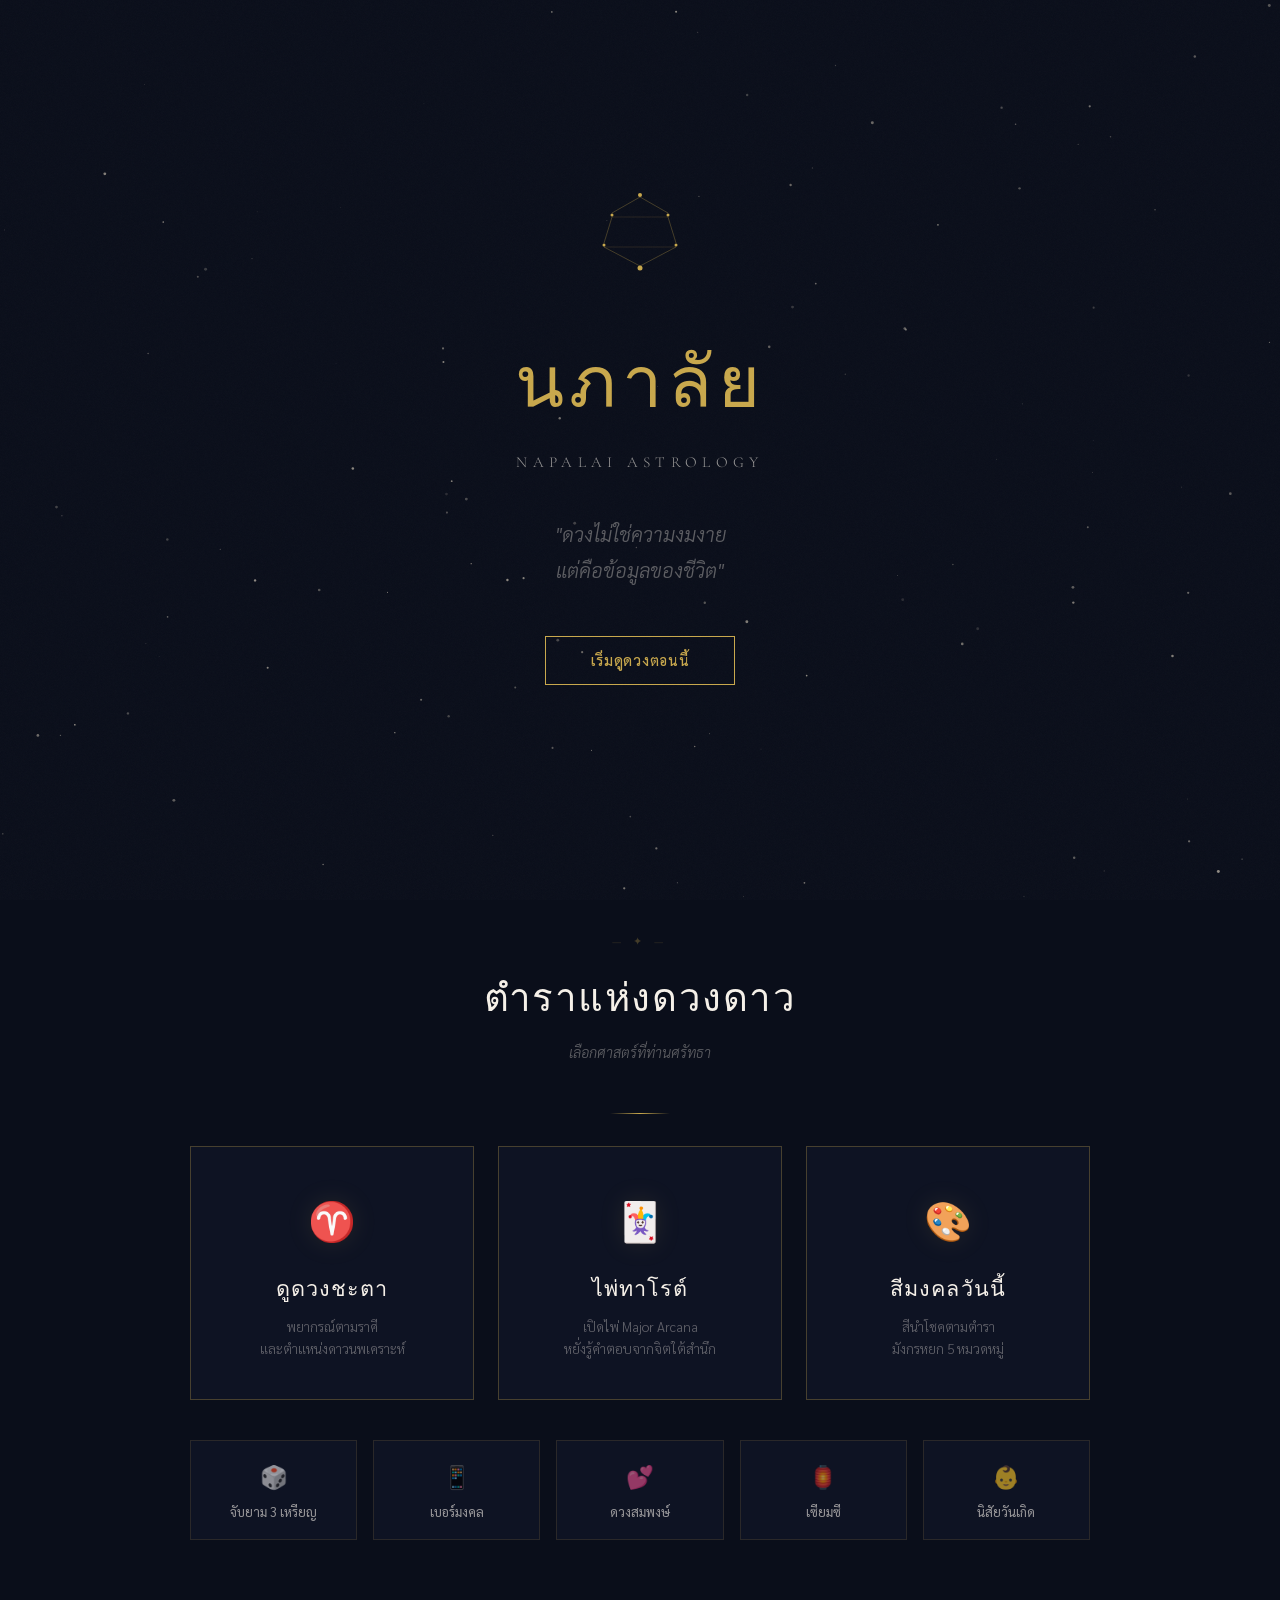
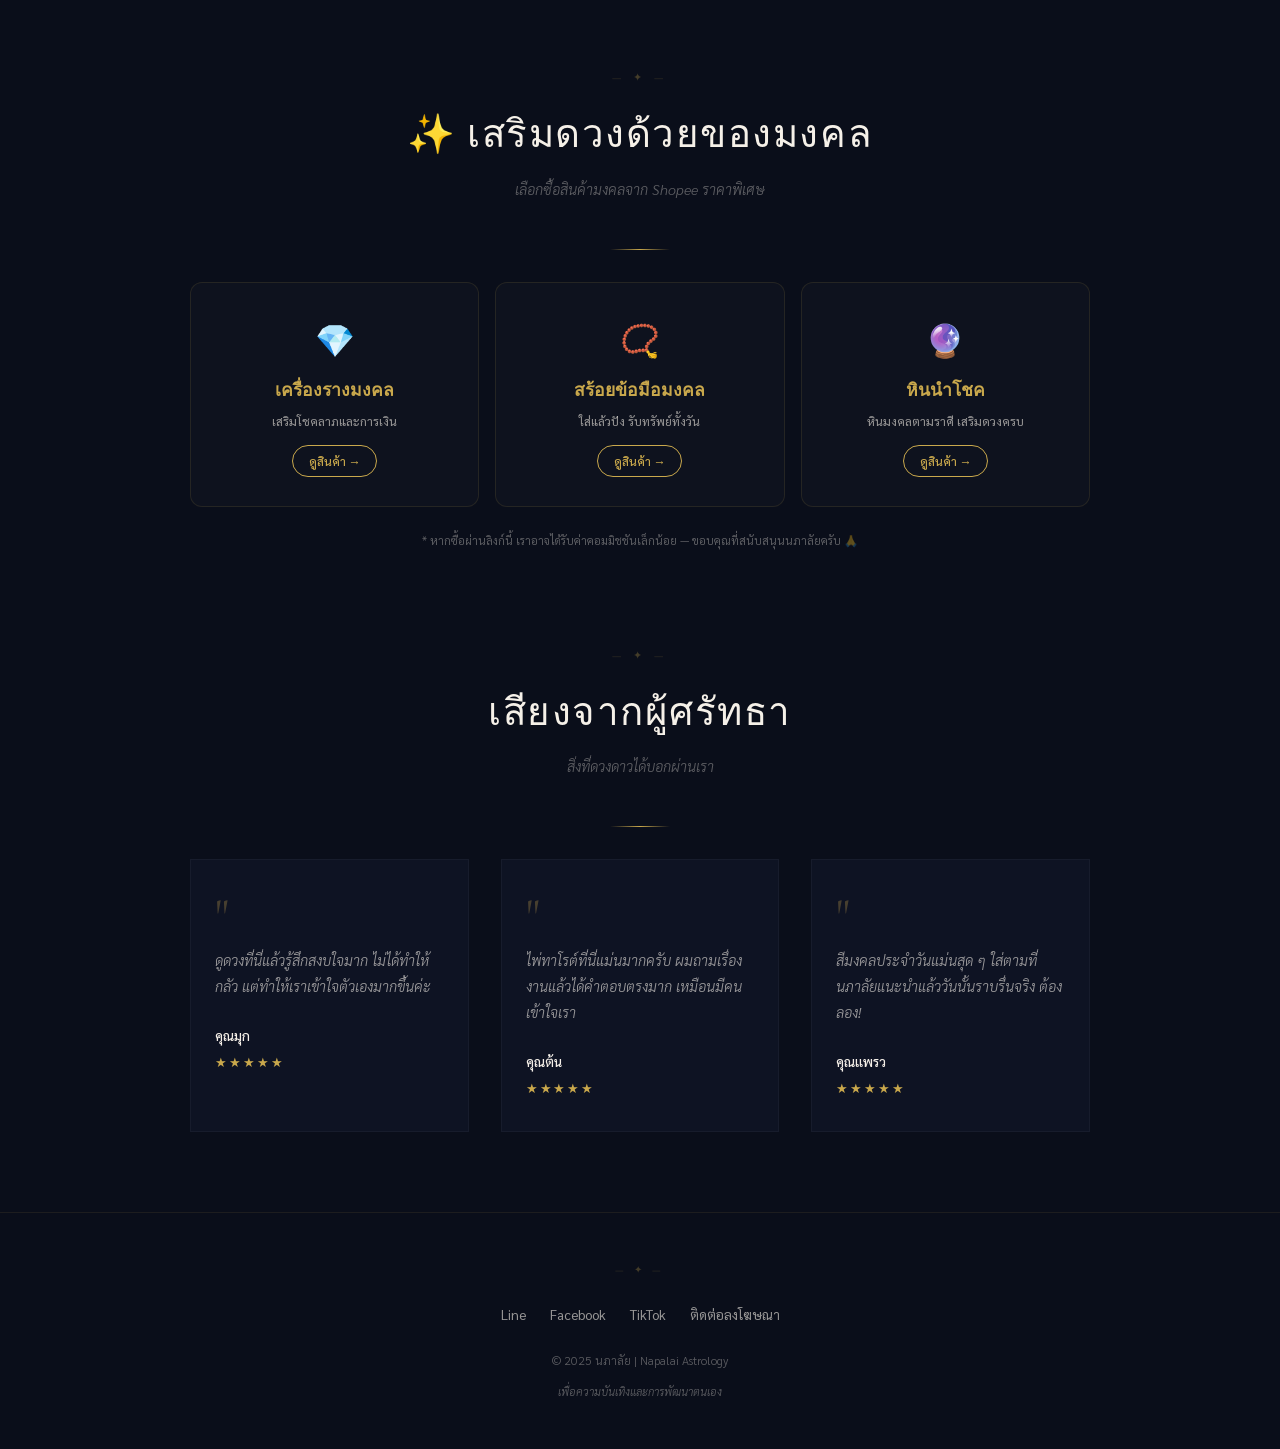
==== templates/index.html @ 3f02fc69 "fix: ย้าย Shopee affiliate ขึ้นมาอยู่หลัง services — คนจะเห็นและคลิก" ====
<!DOCTYPE html>
<html lang="th">
<head>
<meta charset="UTF-8">
<meta name="viewport" content="width=device-width, initial-scale=1.0, viewport-fit=cover">
<title>นภาลัย | NAPALAI ASTROLOGY</title>
<meta name="description" content="ดูดวงโหราศาสตร์ไทยระดับตำนาน — AI แม่นยำ ลิขิตฟ้าให้เราอ่านให้">
<meta name="theme-color" content="#0a0e1a">

<!-- Google Fonts -->
<link rel="preconnect" href="https://fonts.googleapis.com">
<link rel="preconnect" href="https://fonts.gstatic.com" crossorigin>
<link href="https://fonts.googleapis.com/css2?family=Cormorant+Garamond:ital,wght@0,300;0,400;0,500;0,600;0,700;1,300;1,400&family=Sarabun:ital,wght@0,300;0,400;0,500;0,600;0,700;1,300&display=swap" rel="stylesheet">

<style>
/* ══════════════════════════════════════════
   CSS CUSTOM PROPERTIES
   ══════════════════════════════════════════ */
:root {
  --bg-deep: #0a0e1a;
  --bg-card: rgba(16, 20, 38, 0.85);
  --gold: #c9a84c;
  --gold-dim: rgba(201, 168, 76, 0.3);
  --gold-glow: rgba(201, 168, 76, 0.12);
  --ivory: #f5f0e8;
  --ivory-dim: rgba(245, 240, 232, 0.6);
  --ivory-muted: rgba(245, 240, 232, 0.35);
  --radius-lg: 2px;
  --ease-out: cubic-bezier(0.25, 0.46, 0.45, 0.94);
  --ease-smooth: cubic-bezier(0.4, 0, 0.2, 1);
}

/* ══════════════════════════════════════════
   RESET & BASE
   ══════════════════════════════════════════ */
*, *::before, *::after { box-sizing: border-box; margin: 0; padding: 0; }

html {
  scroll-behavior: smooth;
  font-size: 16px;
  -webkit-font-smoothing: antialiased;
}

body {
  font-family: 'Sarabun', sans-serif;
  background: var(--bg-deep);
  color: var(--ivory);
  min-height: 100vh;
  overflow-x: hidden;
  line-height: 1.7;
  position: relative;
}

/* ── Grain Overlay ── */
body::before {
  content: '';
  position: fixed;
  inset: 0;
  z-index: 9999;
  pointer-events: none;
  opacity: 0.03;
  background-image: url("data:image/svg+xml,%3Csvg viewBox='0 0 256 256' xmlns='http://www.w3.org/2000/svg'%3E%3Cfilter id='noise'%3E%3CfeTurbulence type='fractalNoise' baseFrequency='0.75' numOctaves='4' stitchTiles='stitch'/%3E%3C/filter%3E%3Crect width='100%25' height='100%25' filter='url(%23noise)' opacity='1'/%3E%3C/svg%3E");
  background-size: 128px 128px;
}

/* ══════════════════════════════════════════
   STARFIELD CANVAS
   ══════════════════════════════════════════ */
#starfield {
  position: fixed;
  inset: 0;
  z-index: 0;
  pointer-events: none;
}

/* ══════════════════════════════════════════
   MAIN CONTENT WRAPPER
   ══════════════════════════════════════════ */
.main-content {
  position: relative;
  z-index: 1;
}

/* ══════════════════════════════════════════
   SECTION BASICS
   ══════════════════════════════════════════ */
section {
  padding: 4rem 1.5rem;
  position: relative;
}

.container {
  max-width: 1100px;
  margin: 0 auto;
}

/* ══════════════════════════════════════════
   GOLD DIVIDER / LINE
   ══════════════════════════════════════════ */
.gold-line {
  width: 60px;
  height: 1px;
  background: linear-gradient(90deg, transparent, var(--gold), transparent);
  margin: 0 auto 2rem;
}

.gold-line.left {
  margin-left: 0;
}

/* ══════════════════════════════════════════
   HERO SECTION
   ══════════════════════════════════════════ */
.hero {
  min-height: 100vh;
  display: flex;
  flex-direction: column;
  align-items: center;
  justify-content: center;
  text-align: center;
  padding-top: 2rem;
}

.hero-constellation {
  position: relative;
  width: 100px;
  height: 100px;
  margin-bottom: 2.5rem;
}

.hero-constellation svg {
  width: 100%;
  height: 100%;
  animation: constellationPulse 4s ease-in-out infinite;
}

@keyframes constellationPulse {
  0%, 100% { filter: drop-shadow(0 0 8px var(--gold-glow)); }
  50% { filter: drop-shadow(0 0 24px rgba(201, 168, 76, 0.35)); }
}

.hero-brand {
  font-family: 'Cormorant Garamond', serif;
  font-size: clamp(2.5rem, 8vw, 4.5rem);
  font-weight: 400;
  letter-spacing: 0.08em;
  color: var(--gold);
  margin-bottom: 0.25rem;
  opacity: 0;
  animation: fadeSlideUp 1s var(--ease-out) 0.3s forwards;
}

.hero-brand-sub {
  font-family: 'Cormorant Garamond', serif;
  font-size: clamp(0.75rem, 2.5vw, 0.95rem);
  font-weight: 300;
  letter-spacing: 0.35em;
  text-transform: uppercase;
  color: var(--ivory-dim);
  margin-bottom: 2.5rem;
  opacity: 0;
  animation: fadeSlideUp 1s var(--ease-out) 0.5s forwards;
}

.hero-tagline {
  font-family: 'Sarabun', sans-serif;
  font-size: clamp(1rem, 3vw, 1.25rem);
  font-weight: 300;
  font-style: italic;
  color: var(--ivory-muted);
  line-height: 1.8;
  margin-bottom: 3rem;
  max-width: 480px;
  opacity: 0;
  animation: fadeSlideUp 1s var(--ease-out) 0.7s forwards;
}

.hero-cta {
  opacity: 0;
  animation: fadeSlideUp 1s var(--ease-out) 0.9s forwards;
}

.btn-gold {
  display: inline-block;
  font-family: 'Sarabun', sans-serif;
  font-size: 0.9rem;
  font-weight: 500;
  letter-spacing: 0.05em;
  color: var(--gold);
  padding: 0.9rem 2.8rem;
  background: transparent;
  border: 1px solid var(--gold);
  cursor: pointer;
  text-decoration: none;
  transition: all 0.35s var(--ease-smooth);
  position: relative;
  overflow: hidden;
}

.btn-gold::before {
  content: '';
  position: absolute;
  inset: 0;
  background: var(--gold);
  transform: scaleX(0);
  transform-origin: left;
  transition: transform 0.35s var(--ease-smooth);
  z-index: -1;
}

.btn-gold:hover::before { transform: scaleX(1); }
.btn-gold:hover {
  color: var(--bg-deep);
  border-color: var(--gold);
}

/* ══════════════════════════════════════════
   SERVICES SECTION
   ══════════════════════════════════════════ */
.services {
  padding-top: 2rem;
  padding-bottom: 5rem;
}

.section-ornament {
  text-align: center;
  color: var(--gold-dim);
  font-size: 0.7rem;
  letter-spacing: 0.4em;
  margin-bottom: 1rem;
  font-family: 'Cormorant Garamond', serif;
}

.section-title {
  font-family: 'Cormorant Garamond', serif;
  font-size: clamp(1.8rem, 5vw, 2.4rem);
  font-weight: 400;
  color: var(--ivory);
  text-align: center;
  margin-bottom: 0.5rem;
  letter-spacing: 0.04em;
}

.section-sub {
  font-family: 'Sarabun', sans-serif;
  font-size: 0.9rem;
  font-weight: 300;
  color: var(--ivory-muted);
  text-align: center;
  font-style: italic;
  margin-bottom: 3rem;
}

.service-grid {
  display: grid;
  grid-template-columns: 1fr;
  gap: 1.5rem;
  max-width: 900px;
  margin: 0 auto;
}

@media (min-width: 768px) {
  .service-grid { grid-template-columns: repeat(3, 1fr); }
}

.service-card {
  background: var(--bg-card);
  border: 1px solid var(--gold-dim);
  padding: 2.5rem 1.5rem;
  text-align: center;
  cursor: pointer;
  transition: all 0.4s var(--ease-smooth);
  position: relative;
  overflow: hidden;
}

.service-card::after {
  content: '';
  position: absolute;
  inset: 0;
  background: linear-gradient(135deg, var(--gold-glow) 0%, transparent 60%);
  opacity: 0;
  transition: opacity 0.4s var(--ease-smooth);
  pointer-events: none;
}

.service-card:hover::after { opacity: 1; }
.service-card:hover {
  border-color: var(--gold);
  transform: translateY(-2px);
}

.service-icon {
  font-size: 2.4rem;
  margin-bottom: 1.2rem;
  display: block;
  filter: drop-shadow(0 0 12px var(--gold-glow));
}

.service-name {
  font-family: 'Cormorant Garamond', serif;
  font-size: 1.35rem;
  font-weight: 500;
  color: var(--ivory);
  margin-bottom: 0.5rem;
  letter-spacing: 0.05em;
}

.service-desc {
  font-family: 'Sarabun', sans-serif;
  font-size: 0.85rem;
  font-weight: 300;
  color: var(--ivory-muted);
  line-height: 1.6;
}

/* ══════════════════════════════════════════
   MORE SERVICES (HIDDEN GRID)
   ══════════════════════════════════════════ */
.more-services-grid {
  display: grid;
  grid-template-columns: repeat(auto-fill, minmax(150px, 1fr));
  gap: 1rem;
  margin-top: 2.5rem;
  max-width: 900px;
  margin-left: auto;
  margin-right: auto;
}

.more-service-chip {
  background: var(--bg-card);
  border: 1px solid rgba(201, 168, 76, 0.15);
  padding: 1rem;
  text-align: center;
  cursor: pointer;
  transition: all 0.3s var(--ease-smooth);
  font-family: 'Sarabun', sans-serif;
  font-size: 0.82rem;
  color: var(--ivory-dim);
}

.more-service-chip:hover {
  border-color: var(--gold);
  color: var(--gold);
}

.more-service-chip .chip-icon {
  display: block;
  font-size: 1.4rem;
  margin-bottom: 0.35rem;
}

/* ══════════════════════════════════════════
   TESTIMONIALS
   ══════════════════════════════════════════ */
.testimonials {
  padding-top: 2rem;
  padding-bottom: 5rem;
}

.testimonial-grid {
  display: grid;
  grid-template-columns: 1fr;
  gap: 2rem;
  max-width: 900px;
  margin: 0 auto;
}

@media (min-width: 768px) {
  .testimonial-grid { grid-template-columns: repeat(3, 1fr); }
}

.testimonial-card {
  background: var(--bg-card);
  border: 1px solid rgba(255, 255, 255, 0.04);
  padding: 2rem 1.5rem;
  position: relative;
}

.testimonial-quote-mark {
  font-family: 'Cormorant Garamond', serif;
  font-size: 3rem;
  line-height: 1;
  color: var(--gold-dim);
  margin-bottom: 0.5rem;
}

.testimonial-text {
  font-family: 'Sarabun', sans-serif;
  font-size: 0.9rem;
  font-weight: 300;
  font-style: italic;
  color: var(--ivory-dim);
  line-height: 1.8;
  margin-bottom: 1.5rem;
}

.testimonial-author {
  font-family: 'Sarabun', sans-serif;
  font-size: 0.85rem;
  font-weight: 500;
  color: var(--ivory);
}

.testimonial-stars {
  color: var(--gold);
  font-size: 0.8rem;
  margin-top: 0.25rem;
  letter-spacing: 0.15em;
}

/* ══════════════════════════════════════════
   FOOTER
   ══════════════════════════════════════════ */
.site-footer {
  text-align: center;
  padding: 3rem 1.5rem;
  border-top: 1px solid rgba(201, 168, 76, 0.1);
  position: relative;
  z-index: 1;
}

.footer-ornament {
  color: var(--gold-dim);
  font-size: 0.65rem;
  letter-spacing: 0.4em;
  margin-bottom: 1.5rem;
  font-family: 'Cormorant Garamond', serif;
}

.footer-social {
  display: flex;
  justify-content: center;
  gap: 1.5rem;
  margin-bottom: 1.5rem;
}

.footer-social a {
  color: var(--ivory-dim);
  text-decoration: none;
  font-size: 0.85rem;
  transition: color 0.3s;
}

.footer-social a:hover { color: var(--gold); }

.footer-copy {
  font-family: 'Sarabun', sans-serif;
  font-size: 0.75rem;
  color: var(--ivory-muted);
  font-weight: 300;
}

.footer-disclaimer {
  font-family: 'Sarabun', sans-serif;
  font-size: 0.7rem;
  color: var(--ivory-muted);
  font-weight: 300;
  font-style: italic;
  margin-top: 0.75rem;
}

/* ══════════════════════════════════════════
   MODAL
   ══════════════════════════════════════════ */
.modal-overlay {
  position: fixed;
  inset: 0;
  background: rgba(5, 7, 14, 0.92);
  backdrop-filter: blur(8px);
  -webkit-backdrop-filter: blur(8px);
  z-index: 100;
  display: flex;
  align-items: center;
  justify-content: center;
  padding: 1.5rem;
  opacity: 0;
  pointer-events: none;
  transition: opacity 0.35s var(--ease-smooth);
}

.modal-overlay.active {
  opacity: 1;
  pointer-events: auto;
}

.modal-panel {
  background: var(--bg-card);
  border: 1px solid var(--gold-dim);
  max-width: 500px;
  width: 100%;
  padding: 2.5rem 1.5rem;
  position: relative;
  max-height: 85vh;
  overflow-y: auto;
}

.modal-close {
  position: absolute;
  top: 1rem;
  right: 1rem;
  background: none;
  border: none;
  color: var(--ivory-muted);
  cursor: pointer;
  font-size: 1.2rem;
  font-family: inherit;
  transition: color 0.3s;
  width: 32px;
  height: 32px;
  display: flex;
  align-items: center;
  justify-content: center;
}

.modal-close:hover { color: var(--gold); }

.modal-title {
  font-family: 'Cormorant Garamond', serif;
  font-size: 1.6rem;
  font-weight: 400;
  color: var(--gold);
  text-align: center;
  margin-bottom: 0.25rem;
}

.modal-subtitle {
  font-family: 'Sarabun', sans-serif;
  font-size: 0.85rem;
  color: var(--ivory-muted);
  text-align: center;
  font-style: italic;
  margin-bottom: 2rem;
}

.modal-body {
  color: var(--ivory-dim);
  font-size: 0.9rem;
  line-height: 1.8;
}

.modal-body .result-block {
  background: rgba(201, 168, 76, 0.04);
  border-left: 1px solid var(--gold);
  padding: 1rem 1.2rem;
  margin: 1rem 0;
}

.modal-input {
  width: 100%;
  padding: 0.8rem 1rem;
  background: rgba(255, 255, 255, 0.04);
  border: 1px solid var(--gold-dim);
  color: var(--ivory);
  font-family: 'Sarabun', sans-serif;
  font-size: 0.9rem;
  margin-bottom: 1rem;
  outline: none;
  transition: border-color 0.3s;
}

.modal-input:focus { border-color: var(--gold); }
.modal-input::placeholder { color: var(--ivory-muted); }

.modal-btn {
  width: 100%;
  display: block;
  text-align: center;
  font-family: 'Sarabun', sans-serif;
  font-size: 0.9rem;
  font-weight: 500;
  letter-spacing: 0.05em;
  color: var(--bg-deep);
  padding: 0.8rem;
  background: var(--gold);
  border: none;
  cursor: pointer;
  transition: opacity 0.3s;
}

.modal-btn:hover { opacity: 0.85; }
.modal-btn:disabled { opacity: 0.4; cursor: not-allowed; }

.modal-loader {
  text-align: center;
  padding: 2rem;
  color: var(--gold-dim);
}

.modal-loader .dot-pulse {
  display: inline-block;
  width: 6px;
  height: 6px;
  border-radius: 50%;
  background: var(--gold);
  margin: 0 4px;
  animation: dotPulse 1.4s infinite ease-in-out both;
}

.modal-loader .dot-pulse:nth-child(1) { animation-delay: -0.32s; }
.modal-loader .dot-pulse:nth-child(2) { animation-delay: -0.16s; }

@keyframes dotPulse {
  0%, 80%, 100% { transform: scale(0); opacity: 0.3; }
  40% { transform: scale(1); opacity: 1; }
}

/* ══════════════════════════════════════════
   COLORMEE CARD (SPECIAL)
   ══════════════════════════════════════════ */
.colorme-display {
  text-align: center;
  padding: 1.5rem 0;
}

.color-circle {
  width: 80px;
  height: 80px;
  border-radius: 50%;
  margin: 0 auto 1rem;
  box-shadow: 0 0 40px var(--color-glow, var(--gold-glow));
  transition: all 0.5s;
}

.colorme-categories {
  display: grid;
  gap: 0.5rem;
  margin-top: 1rem;
}

.colorme-cat {
  display: flex;
  align-items: center;
  gap: 0.75rem;
  padding: 0.6rem 0.8rem;
  background: rgba(255, 255, 255, 0.02);
  border: 1px solid rgba(255, 255, 255, 0.04);
}

.colorme-swatch {
  width: 20px;
  height: 20px;
  border-radius: 50%;
  flex-shrink: 0;
}

.colorme-label {
  font-size: 0.82rem;
  color: var(--ivory-dim);
  flex: 1;
  text-align: left;
}
.colorme-value {
  font-size: 0.82rem;
  font-weight: 500;
  color: var(--ivory);
}

/* ══════════════════════════════════════════
   SHOPEE AFFILIATE
   ══════════════════════════════════════════ */
.affiliate-section {
  padding: 3rem 1rem 4rem;
}

.affiliate-grid {
  display: grid;
  grid-template-columns: repeat(3, 1fr);
  gap: 1rem;
  max-width: 900px;
  margin: 2rem auto 0;
}

.affiliate-card {
  display: flex;
  flex-direction: column;
  align-items: center;
  text-align: center;
  padding: 1.8rem 1rem;
  background: rgba(255, 255, 255, 0.02);
  border: 1px solid rgba(201, 168, 76, 0.12);
  border-radius: 12px;
  text-decoration: none;
  color: var(--ivory);
  transition: all 0.3s;
}

.affiliate-card:hover {
  border-color: var(--gold);
  background: rgba(201, 168, 76, 0.06);
  transform: translateY(-2px);
}

.affiliate-icon {
  font-size: 2rem;
  margin-bottom: 0.6rem;
}

.affiliate-card h3 {
  font-family: 'Cormorant Garamond', serif;
  font-size: 1.1rem;
  font-weight: 600;
  color: var(--gold);
  margin-bottom: 0.3rem;
}

.affiliate-card p {
  font-size: 0.78rem;
  color: var(--ivory-dim);
  margin-bottom: 0.8rem;
}

.affiliate-cta {
  font-size: 0.75rem;
  color: var(--gold);
  font-weight: 500;
  border: 1px solid var(--gold);
  padding: 0.3rem 1rem;
  border-radius: 20px;
  transition: all 0.3s;
}

.affiliate-card:hover .affiliate-cta {
  background: var(--gold);
  color: var(--deep);
}

.affiliate-disclaimer {
  text-align: center;
  font-size: 0.7rem;
  color: var(--ivory-muted);
  margin-top: 1.5rem;
  opacity: 0.5;
}

@media (max-width: 768px) {
  .affiliate-grid {
    grid-template-columns: 1fr 1fr;
  }
}

@media (max-width: 480px) {
  .affiliate-grid {
    grid-template-columns: 1fr;
  }
}


/* ══════════════════════════════════════════
   ANIMATIONS
   ══════════════════════════════════════════ */
@keyframes fadeSlideUp {
  from { opacity: 0; transform: translateY(24px); }
  to { opacity: 1; transform: translateY(0); }
}

.reveal {
  opacity: 0;
  transform: translateY(30px);
  transition: opacity 0.7s var(--ease-out), transform 0.7s var(--ease-out);
}

.reveal.visible {
  opacity: 1;
  transform: translateY(0);
}

.reveal-delay-1 { transition-delay: 0.1s; }
.reveal-delay-2 { transition-delay: 0.2s; }
.reveal-delay-3 { transition-delay: 0.3s; }
.reveal-delay-4 { transition-delay: 0.4s; }

/* ══════════════════════════════════════════
   RESPONSIVE TWEAKS
   ══════════════════════════════════════════ */
@media (max-width: 480px) {
  .hero { padding: 5rem 1rem 3rem; }
  section { padding: 3rem 1rem; }
  .service-card { padding: 2rem 1.2rem; }
  .modal-panel { padding: 2rem 1.2rem; }
}
</style>
</head>
<body>

<!-- Starfield Canvas -->
<canvas id="starfield"></canvas>

<div class="main-content">

<!-- ═══════════════════════════════════════
   HERO
   ═══════════════════════════════════════ -->
<section class="hero" id="top">
  <div class="hero-constellation">
    <svg viewBox="0 0 100 100" fill="none" xmlns="http://www.w3.org/2000/svg">
      <circle cx="50" cy="12" r="2" fill="#c9a84c"/>
      <circle cx="22" cy="32" r="1.5" fill="#c9a84c"/>
      <circle cx="78" cy="32" r="1.5" fill="#c9a84c"/>
      <circle cx="14" cy="62" r="1.5" fill="#c9a84c"/>
      <circle cx="86" cy="62" r="1.5" fill="#c9a84c"/>
      <circle cx="50" cy="85" r="2.5" fill="#c9a84c"/>
      <line x1="50" y1="14" x2="22" y2="30" stroke="#c9a84c" stroke-width="0.5" opacity="0.6"/>
      <line x1="50" y1="14" x2="78" y2="30" stroke="#c9a84c" stroke-width="0.5" opacity="0.6"/>
      <line x1="22" y1="34" x2="14" y2="60" stroke="#c9a84c" stroke-width="0.5" opacity="0.6"/>
      <line x1="78" y1="34" x2="86" y2="60" stroke="#c9a84c" stroke-width="0.5" opacity="0.6"/>
      <line x1="14" y1="64" x2="50" y2="83" stroke="#c9a84c" stroke-width="0.5" opacity="0.6"/>
      <line x1="86" y1="64" x2="50" y2="83" stroke="#c9a84c" stroke-width="0.5" opacity="0.6"/>
      <line x1="22" y1="34" x2="78" y2="34" stroke="#c9a84c" stroke-width="0.5" opacity="0.3"/>
      <line x1="14" y1="64" x2="86" y2="64" stroke="#c9a84c" stroke-width="0.5" opacity="0.3"/>
    </svg>
  </div>

  <h1 class="hero-brand">นภาลัย</h1>
  <p class="hero-brand-sub">Napalai Astrology</p>
  <p class="hero-tagline">"ดวงไม่ใช่ความงมงาย <br>แต่คือข้อมูลของชีวิต"</p>
  <div class="hero-cta">
    <button class="btn-gold" onclick="document.querySelector('#services').scrollIntoView({behavior:'smooth'})">เริ่มดูดวงตอนนี้</button>
  </div>
</section>

<!-- ═══════════════════════════════════════
   SERVICES
   ═══════════════════════════════════════ -->
<section class="services" id="services">
  <div class="container">
    <div class="section-ornament reveal">— ✦ —</div>
    <h2 class="section-title reveal reveal-delay-1">ตำราแห่งดวงดาว</h2>
    <p class="section-sub reveal reveal-delay-2">เลือกศาสตร์ที่ท่านศรัทธา</p>
    <div class="gold-line"></div>

    <div class="service-grid">
      <!-- ดูดวงชะตา -->
      <div class="service-card reveal reveal-delay-1" onclick="openFortune('zodiac')">
        <span class="service-icon">♈</span>
        <h3 class="service-name">ดูดวงชะตา</h3>
        <p class="service-desc">พยากรณ์ตามราศี<br>และตำแหน่งดาวนพเคราะห์</p>
      </div>

      <!-- ไพ่ทาโรต์ -->
      <div class="service-card reveal reveal-delay-2" onclick="openFortune('tarot')">
        <span class="service-icon">🃏</span>
        <h3 class="service-name">ไพ่ทาโรต์</h3>
        <p class="service-desc">เปิดไพ่ Major Arcana<br>หยั่งรู้คำตอบจากจิตใต้สำนึก</p>
      </div>

      <!-- ดาวนวพล -->
      <div class="service-card reveal reveal-delay-3" onclick="openFortune('colorme')">
        <span class="service-icon">🎨</span>
        <h3 class="service-name">สีมงคลวันนี้</h3>
        <p class="service-desc">สีนำโชคตามตำรา<br>มังกรหยก 5 หมวดหมู่</p>
      </div>
    </div>

    <!-- More Services -->
    <div class="more-services-grid reveal reveal-delay-4">
      <div class="more-service-chip" onclick="openFortune('yam')">
        <span class="chip-icon">🎲</span> จับยาม 3 เหรียญ
      </div>
      <div class="more-service-chip" onclick="openFortune('phone')">
        <span class="chip-icon">📱</span> เบอร์มงคล
      </div>
      <div class="more-service-chip" onclick="openFortune('compatibility')">
        <span class="chip-icon">💕</span> ดวงสมพงษ์
      </div>
      <div class="more-service-chip" onclick="openFortune('siamsi')">
        <span class="chip-icon">🏮</span> เซียมซี
      </div>
      <div class="more-service-chip" onclick="openFortune('birthday')">
        <span class="chip-icon">👶</span> นิสัยวันเกิด
      </div>
    </div>
  </div>
</section>

<!-- ═══════════════════════════════════════
   SHOPEE AFFILIATE
   ═══════════════════════════════════════ -->
<section class="affiliate-section">
  <div class="container">
    <div class="section-ornament reveal">— ✦ —</div>
    <h2 class="section-title reveal reveal-delay-1">✨ เสริมดวงด้วยของมงคล</h2>
    <p class="section-sub reveal reveal-delay-2">เลือกซื้อสินค้ามงคลจาก Shopee ราคาพิเศษ</p>
    <div class="gold-line"></div>

    <div class="affiliate-grid">
      <a href="https://s.shopee.co.th/LkQJQjFdC" target="_blank" rel="nofollow sponsored" class="affiliate-card reveal reveal-delay-1">
        <span class="affiliate-icon">💎</span>
        <h3>เครื่องรางมงคล</h3>
        <p>เสริมโชคลาภและการเงิน</p>
        <span class="affiliate-cta">ดูสินค้า →</span>
      </a>
      <a href="https://s.shopee.co.th/8ATHe0bFQ3" target="_blank" rel="nofollow sponsored" class="affiliate-card reveal reveal-delay-2">
        <span class="affiliate-icon">📿</span>
        <h3>สร้อยข้อมือมงคล</h3>
        <p>ใส่แล้วปัง รับทรัพย์ทั้งวัน</p>
        <span class="affiliate-cta">ดูสินค้า →</span>
      </a>
      <a href="https://s.shopee.co.th/11076tSCM1" target="_blank" rel="nofollow sponsored" class="affiliate-card reveal reveal-delay-3">
        <span class="affiliate-icon">🔮</span>
        <h3>หินนำโชค</h3>
        <p>หินมงคลตามราศี เสริมดวงครบ</p>
        <span class="affiliate-cta">ดูสินค้า →</span>
      </a>
    </div>

    <p class="affiliate-disclaimer reveal">* หากซื้อผ่านลิงก์นี้ เราอาจได้รับค่าคอมมิชชันเล็กน้อย — ขอบคุณที่สนับสนุนนภาลัยครับ 🙏</p>
  </div>
</section>

<!-- ═══════════════════════════════════════
   TESTIMONIALS
   ═══════════════════════════════════════ -->
<section class="testimonials">
  <div class="container">
    <div class="section-ornament reveal">— ✦ —</div>
    <h2 class="section-title reveal reveal-delay-1">เสียงจากผู้ศรัทธา</h2>
    <p class="section-sub reveal reveal-delay-2">สิ่งที่ดวงดาวได้บอกผ่านเรา</p>
    <div class="gold-line"></div>

    <div class="testimonial-grid">
      <div class="testimonial-card reveal reveal-delay-1">
        <div class="testimonial-quote-mark">"</div>
        <p class="testimonial-text">ดูดวงที่นี่แล้วรู้สึกสงบใจมาก ไม่ได้ทำให้กลัว แต่ทำให้เราเข้าใจตัวเองมากขึ้นค่ะ</p>
        <p class="testimonial-author">คุณมุก</p>
        <p class="testimonial-stars">★★★★★</p>
      </div>

      <div class="testimonial-card reveal reveal-delay-2">
        <div class="testimonial-quote-mark">"</div>
        <p class="testimonial-text">ไพ่ทาโรต์ที่นี่แม่นมากครับ ผมถามเรื่องงานแล้วได้คำตอบตรงมาก เหมือนมีคนเข้าใจเรา</p>
        <p class="testimonial-author">คุณต้น</p>
        <p class="testimonial-stars">★★★★★</p>
      </div>

      <div class="testimonial-card reveal reveal-delay-3">
        <div class="testimonial-quote-mark">"</div>
        <p class="testimonial-text">สีมงคลประจำวันแม่นสุด ๆ ใส่ตามที่นภาลัยแนะนำแล้ววันนั้นราบรื่นจริง ต้องลอง!</p>
        <p class="testimonial-author">คุณแพรว</p>
        <p class="testimonial-stars">★★★★★</p>
      </div>
    </div>
  </div>
</section>

<!-- ═══════════════════════════════════════
   FOOTER
   ═══════════════════════════════════════ -->
<footer class="site-footer">
  <div class="footer-ornament">— ✦ —</div>
  <div class="footer-social">
    <a href="#">Line</a>
    <a href="#">Facebook</a>
    <a href="#">TikTok</a>
    <a href="#">ติดต่อลงโฆษณา</a>
  </div>
  <p class="footer-copy">© 2025 นภาลัย | Napalai Astrology</p>
  <p class="footer-disclaimer">เพื่อความบันเทิงและการพัฒนาตนเอง</p>
</footer>

</div><!-- /.main-content -->

<!-- ═══════════════════════════════════════
   FORTUNE MODAL
   ═══════════════════════════════════════ -->
<div class="modal-overlay" id="fortuneModal">
  <div class="modal-panel">
    <button class="modal-close" onclick="closeModal()">✕</button>
    <div id="modalContent"></div>
  </div>
</div>

<script>
/* ══════════════════════════════════════════
   STARFIELD
   ══════════════════════════════════════════ */
(function() {
  const canvas = document.getElementById('starfield');
  const ctx = canvas.getContext('2d');
  let stars = [];
  const STAR_COUNT = 120;

  function resize() {
    canvas.width = window.innerWidth;
    canvas.height = window.innerHeight;
  }

  function createStars() {
    stars = [];
    for (let i = 0; i < STAR_COUNT; i++) {
      stars.push({
        x: Math.random() * canvas.width,
        y: Math.random() * canvas.height,
        r: Math.random() * 1.2 + 0.3,
        alpha: Math.random() * 0.5 + 0.15,
        flicker: Math.random() * 0.005 + 0.002,
        dir: Math.random() > 0.5 ? 1 : -1,
      });
    }
  }

  function draw() {
    ctx.clearRect(0, 0, canvas.width, canvas.height);

    for (const s of stars) {
      // Flicker
      s.alpha += s.flicker * s.dir;
      if (s.alpha > 0.7) s.dir = -1;
      if (s.alpha < 0.1) s.dir = 1;

      ctx.beginPath();
      ctx.arc(s.x, s.y, s.r, 0, Math.PI * 2);
      ctx.fillStyle = `rgba(229, 218, 198, ${s.alpha})`;
      ctx.fill();
    }

    requestAnimationFrame(draw);
  }

  resize();
  createStars();
  draw();
  window.addEventListener('resize', () => { resize(); createStars(); });
})();

/* ══════════════════════════════════════════
   INTERSECTION OBSERVER (REVEAL ON SCROLL)
   ══════════════════════════════════════════ */
(function() {
  const observer = new IntersectionObserver((entries) => {
    entries.forEach(entry => {
      if (entry.isIntersecting) {
        entry.target.classList.add('visible');
      }
    });
  }, { threshold: 0.15, rootMargin: '0px 0px -50px 0px' });

  document.querySelectorAll('.reveal').forEach(el => observer.observe(el));
})();

/* ══════════════════════════════════════════
   FORTUNE MODAL SYSTEM
   ══════════════════════════════════════════ */
const FORTUNE_META = {
  tarot:    { title: 'ไพ่ทาโรต์',         sub: 'เปิดไพ่ Major Arcana — AI วิเคราะห์ทันที',                           endpoint: '/api/tarot',          input: false },
  yam:      { title: 'จับยาม 3 เหรียญ',  sub: 'เสี่ยงทายโชคชะตาจากตำราโบราณ',                                     endpoint: '/api/yam',            input: false },
  phone:    { title: 'เบอร์มงคล',         sub: 'กรอกเบอร์โทรศัพท์เพื่อวิเคราะห์เลขมงคล',                            endpoint: '/api/phone',          input: true,  placeholder: '08XXXXXXXX หรือ 0XX-XXX-XXXX' },
  compatibility: { title: 'ดวงสมพงษ์',    sub: 'กรอกวันเกิดคุณและคู่เพื่อเช็คความเข้ากัน',                           endpoint: '/api/compatibility',  input: true,  placeholder: 'เช่น 15/08/2535 และ 22/12/2536' },
  siamsi:   { title: 'เซียมซี',           sub: 'เสี่ยงเซียมซี — คำทำนายจาก 28 ใบ',                                  endpoint: '/api/siamsi',         input: false },
  birthday: { title: 'นิสัยวันเกิด',      sub: 'กรอกวันเกิดเพื่อวิเคราะห์นิสัยตามวัน',                              endpoint: '/api/birthday',       input: true,  placeholder: 'เช่น 15 สิงหาคม' },
  zodiac:   { title: '12 ราศี',           sub: 'กรอกราศีของคุณเพื่อดูดวงรายวัน',                                    endpoint: '/api/zodiac',         input: true,  placeholder: 'เช่น มังกร, ราศีเมษ, Gemini' },
  colorme:  { title: 'สีมงคลวันนี้',       sub: 'สีนำโชคตามตำรามังกรหยก — AI แนะนำ 5 หมวดหมู่',                    endpoint: '/api/colorme',        input: false },
};

function openFortune(type) {
  const meta = FORTUNE_META[type];
  if (!meta) return;

  const modal = document.getElementById('fortuneModal');
  const content = document.getElementById('modalContent');

  let html = `<h3 class="modal-title">${meta.title}</h3>`;
  html += `<p class="modal-subtitle">${meta.sub}</p>`;
  html += `<div class="modal-body">`;

  if (meta.input) {
    html += `<input type="text" id="fortuneInput" class="modal-input" placeholder="${meta.placeholder}">`;
    html += `<button class="modal-btn" onclick="fetchFortune('${type}', '${meta.endpoint}')">🔮 ดูดวงเลย</button>`;
  } else {
    html += `<div id="fortuneResult"><div class="modal-loader"><span class="dot-pulse"></span><span class="dot-pulse"></span><span class="dot-pulse"></span></div></div>`;
  }

  html += `</div>`;

  content.innerHTML = html;
  modal.classList.add('active');

  // Auto-fetch for no-input types
  if (!meta.input) {
    fetchFortune(type, meta.endpoint);
  }

  // Enter to submit
  if (meta.input) {
    setTimeout(() => {
      const inp = document.getElementById('fortuneInput');
      if (inp) {
        inp.focus();
        inp.addEventListener('keydown', (e) => {
          if (e.key === 'Enter') fetchFortune(type, meta.endpoint);
        });
      }
    }, 100);
  }
}

function closeModal() {
  document.getElementById('fortuneModal').classList.remove('active');
}

// Close on overlay click
document.getElementById('fortuneModal').addEventListener('click', (e) => {
  if (e.target === e.currentTarget) closeModal();
});

// Close on Escape
document.addEventListener('keydown', (e) => {
  if (e.key === 'Escape') closeModal();
});

// ── POST body builders per type ─────────────────
const INPUT_BUILDERS = {
  phone:    () => { const v = document.getElementById('fortuneInput').value.trim(); return v ? { number: v } : null; },
  compatibility: () => {
    const v = document.getElementById('fortuneInput').value.trim();
    if (!v) return null;
    const parts = v.split(/และ|,|,/).map(s => s.trim());
    if (parts.length < 2) return { person1: v, person2: '' };
    return { person1: parts[0], person2: parts[1] };
  },
  birthday: () => { const v = document.getElementById('fortuneInput').value.trim(); return v ? { day: v } : null; },
  zodiac:   () => { const v = document.getElementById('fortuneInput').value.trim(); return v ? { sign: v } : null; },
};

async function fetchFortune(type, endpoint) {
  const modal = document.getElementById('fortuneModal');
  const meta = FORTUNE_META[type];

  // Show loader
  let resultEl = document.getElementById('fortuneResult');
  if (!resultEl) {
    resultEl = document.createElement('div');
    resultEl.id = 'fortuneResult';
    const body = document.querySelector('.modal-body');
    if (body) body.appendChild(resultEl);
  }

  if (meta.input) {
    const btn = document.querySelector('.modal-btn');
    if (btn) { btn.disabled = true; btn.textContent = '⏳ กำลังดูดวง...'; }
  }

  resultEl.innerHTML = '<div class="modal-loader"><span class="dot-pulse"></span><span class="dot-pulse"></span><span class="dot-pulse"></span></div>';

  try {
    // Build POST body
    let body = {};
    if (meta.input) {
      const builder = INPUT_BUILDERS[type];
      if (builder) {
        body = builder();
        if (!body) {
          resultEl.innerHTML = '<p style="color:#e88;text-align:center">กรุณากรอกข้อมูลก่อน</p>';
          if (meta.input) { const btn = document.querySelector('.modal-btn'); if (btn) { btn.disabled = false; btn.textContent = '🔮 ดูดวงเลย'; } }
          return;
        }
      } else {
        const inp = document.getElementById('fortuneInput');
        if (!inp || !inp.value.trim()) {
          resultEl.innerHTML = '<p style="color:#e88;text-align:center">กรุณากรอกข้อมูลก่อน</p>';
          if (meta.input) { const btn = document.querySelector('.modal-btn'); if (btn) { btn.disabled = false; btn.textContent = '🔮 ดูดวงเลย'; } }
          return;
        }
        body = { input: inp.value.trim() };
      }
    }

    const resp = await fetch(endpoint, {
      method: 'POST',
      headers: { 'Content-Type': 'application/json' },
      body: JSON.stringify(body)
    });
    const data = await resp.json();

    // Special rendering for colorme
    if (type === 'colorme') {
      renderColorme(data, resultEl);
      return;
    }

    // Generic rendering
    let html = '<div class="result-block">';
    if (data.reading) {
      html += `<p>${escapeHtml(data.reading).replace(/\n/g, '<br>')}</p>`;
    } else if (data.response) {
      html += `<p>${escapeHtml(data.response).replace(/\n/g, '<br>')}</p>`;
    } else if (data.result) {
      html += `<p>${escapeHtml(data.result).replace(/\n/g, '<br>')}</p>`;
    } else if (data.message) {
      html += `<p>${escapeHtml(data.message)}</p>`;
    } else {
      html += `<p>${JSON.stringify(data, null, 2)}</p>`;
    }
    html += '</div>';
    resultEl.innerHTML = html;

  } catch (err) {
    resultEl.innerHTML = `<p style="color:#e88;text-align:center">❌ เกิดข้อผิดพลาด: ${err.message}</p>`;
  } finally {
    if (meta.input) {
      const btn = document.querySelector('.modal-btn');
      if (btn) { btn.disabled = false; btn.textContent = '🔮 ดูดวงอีกครั้ง'; }
    }
  }
}

function renderColorme(data, resultEl) {
  const today = new Date();
  const thaiDays = ['อาทิตย์','จันทร์','อังคาร','พุธ','พฤหัสบดี','ศุกร์','เสาร์'];
  let dayIdx = today.getDay();
  let dayName = thaiDays[dayIdx];

  // Rahu check
  const hour = today.getHours();
  if (dayIdx === 3 && (hour >= 18 || hour < 6)) dayName = 'พุธ (กลางคืน — ราหู)';

  let html = '';
  html += `<div class="colorme-display">`;
  html += `<p style="font-size:0.85rem;color:var(--ivory-muted)">${dayName} | ${data.day || ''}</p>`;

  if (data.hex) {
    html += `<div class="color-circle" style="background:${data.hex};--color-glow:${data.hex}44"></div>`;
    html += `<p style="color:${data.hex};font-size:1.1rem;font-weight:500">${data.color || ''}</p>`;
  }

  if (data.planet) html += `<p style="font-size:0.8rem;color:var(--ivory-muted)">ดาว ${data.planet}</p>`;
  if (data.forbidden) html += `<p style="font-size:0.78rem;color:rgba(255,255,255,0.4)">⚠ สีกาลกิณี: ${data.forbidden}</p>`;
  html += `</div>`;

  // Huasengheng categories
  if (data.career || data.money || data.love || data.health || data.luck) {
    html += '<div class="gold-line" style="width:40px;margin:1.5rem auto"></div>';
    html += '<p style="text-align:center;font-size:0.82rem;color:var(--gold);margin-bottom:1rem;letter-spacing:0.05em">— ตารางมังกรหยก —</p>';
    html += '<div class="colorme-categories">';

    const cats = [
      { label: '💼 การงาน',  color: data.career,  name: data.career },
      { label: '💰 การเงิน',  color: data.money,   name: data.money },
      { label: '💕 ความรัก', color: data.love,    name: data.love },
      { label: '🏥 สุขภาพ',  color: data.health,  name: data.health },
      { label: '🍀 โชคลาภ',  color: data.luck,    name: data.luck },
    ];

    cats.forEach(c => {
      if (c.color) {
        html += `<div class="colorme-cat">`;
        html += `<span class="colorme-swatch" style="background:${c.color}"></span>`;
        html += `<span class="colorme-label">${c.label}</span>`;
        html += `<span class="colorme-value">${c.name || c.color}</span>`;
        html += `</div>`;
      }
    });
    html += '</div>';

    if (data.lucky_numbers) {
      html += `<p style="text-align:center;margin-top:1rem;font-size:0.85rem;color:var(--gold)">🔢 เลขนำโชค: ${data.lucky_numbers.join(', ')}</p>`;
    }
  }
  if (data.reading) {
    html += `<div class="result-block" style="margin-top:1rem"><p>${escapeHtml(data.reading).replace(/\n/g,'<br>')}</p></div>`;
  }

  resultEl.innerHTML = html;
}

function escapeHtml(str) {
  if (!str) return '';
  const div = document.createElement('div');
  div.textContent = str;
  return div.innerHTML;
}

// Handle page load hash for direct fortune links
window.addEventListener('DOMContentLoaded', () => {
  const hash = window.location.hash.replace('#', '');
  if (hash && FORTUNE_META[hash]) {
    openFortune(hash);
  }
});
</script>

</body>
</html>
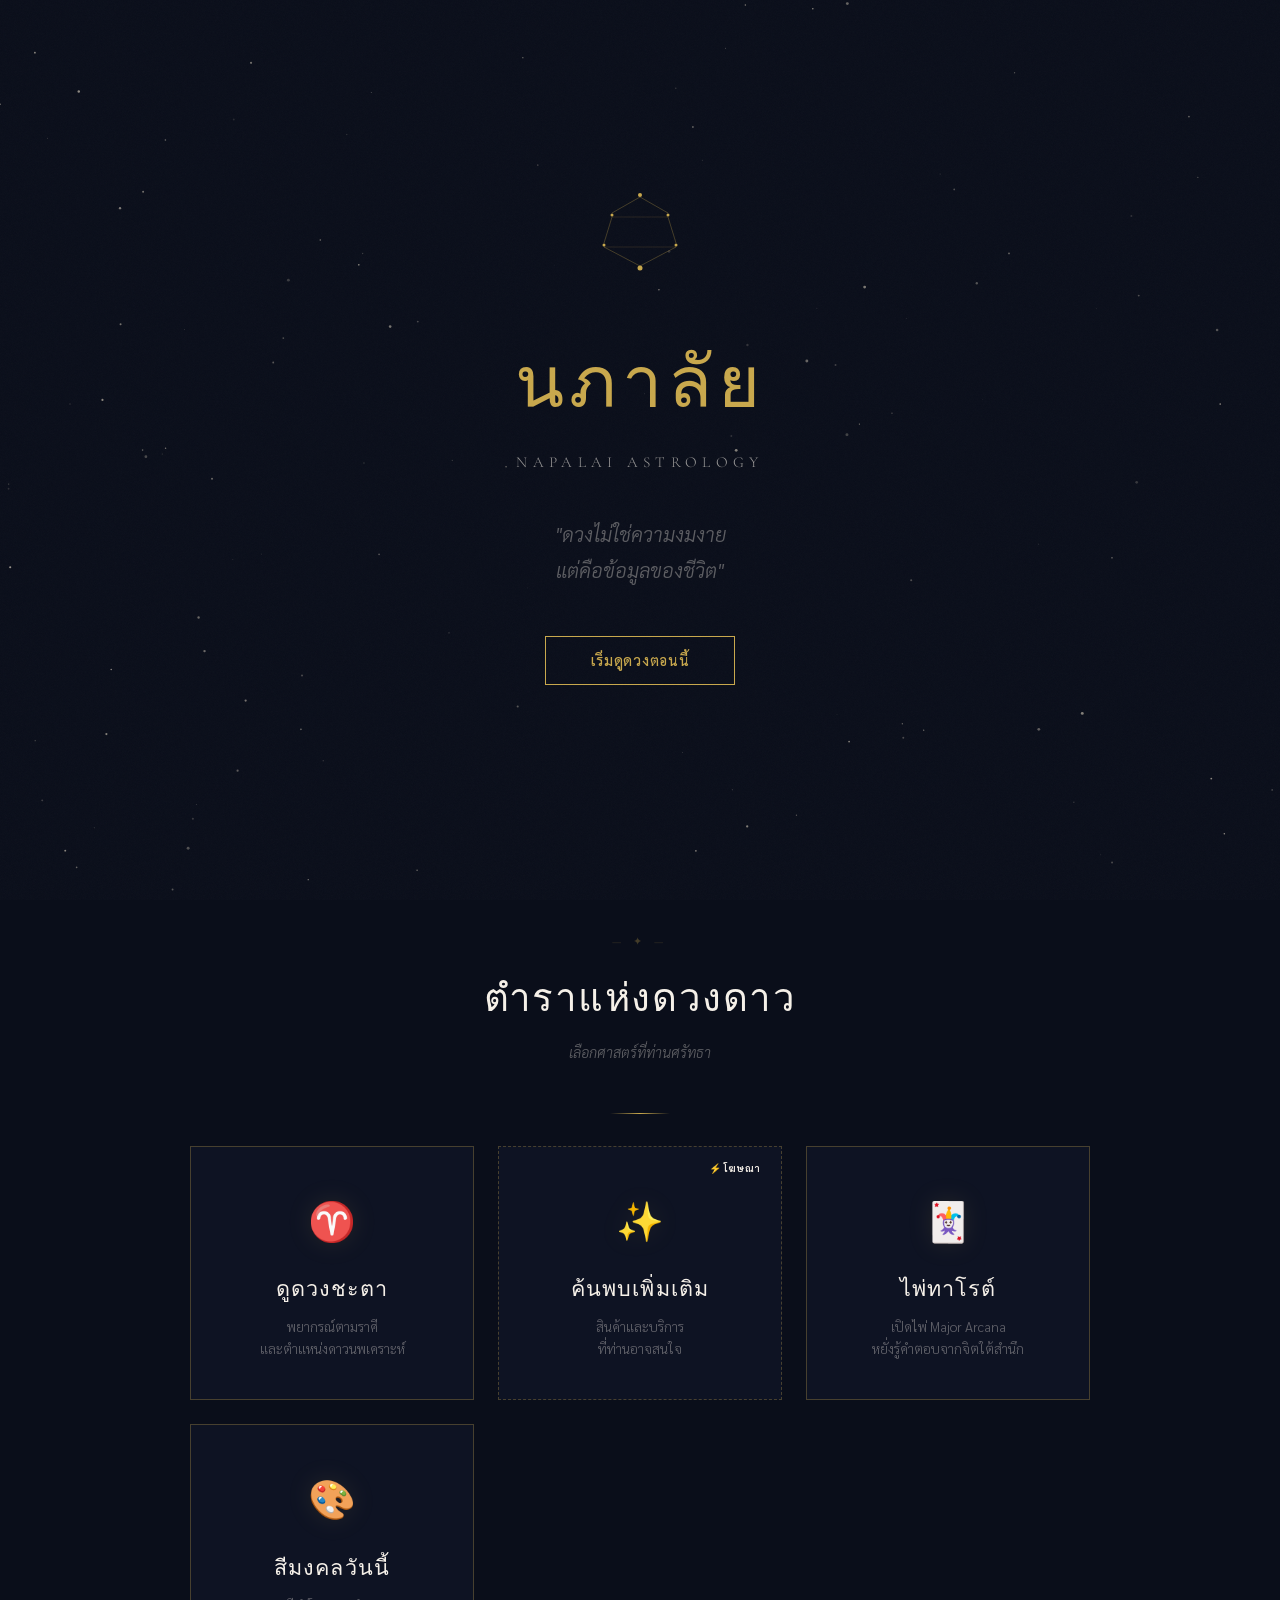
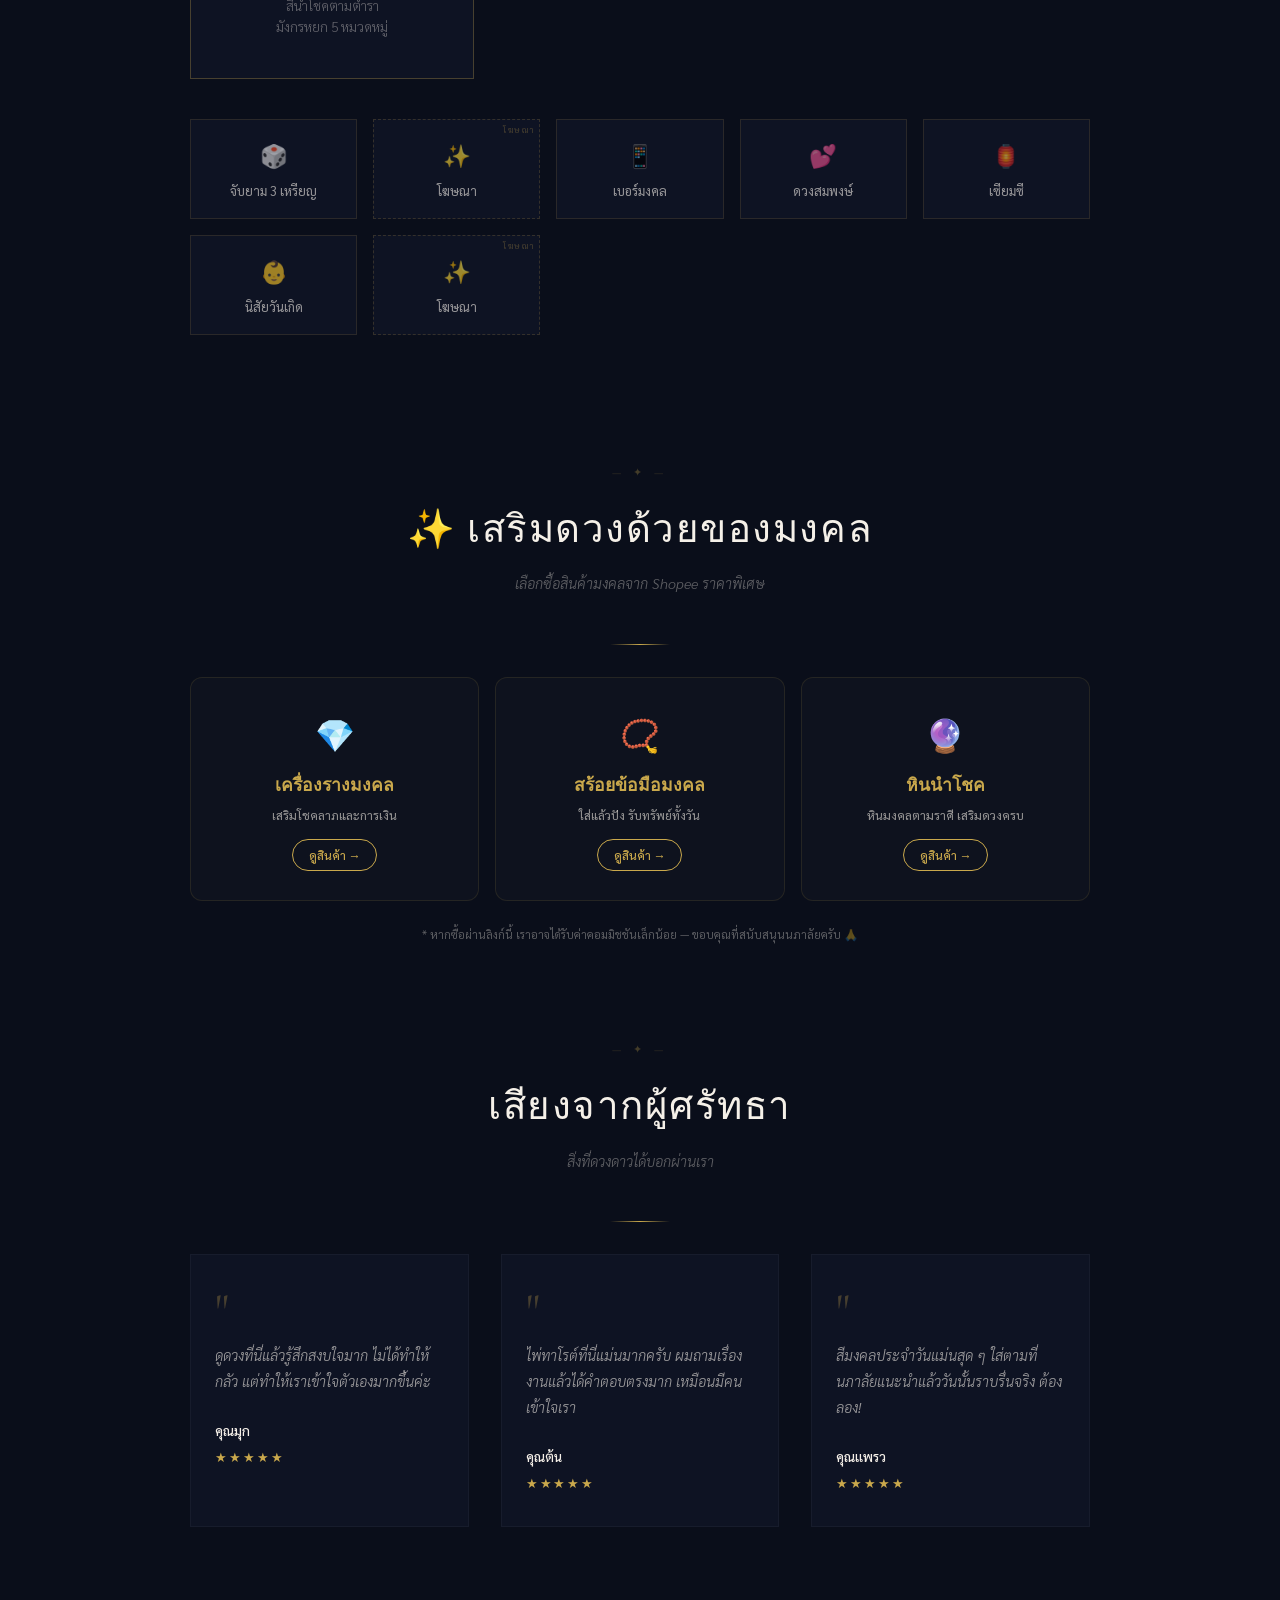
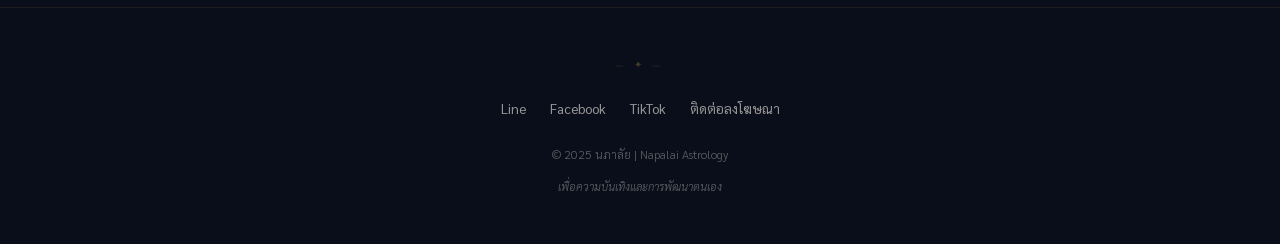
==== commit 6aff7e4e: "ads: native ad cards 3 slots → between services, styled like service cards" ====
--- a/templates/index.html
+++ b/templates/index.html
@@ -260,7 +260,7 @@
 }
 
 @media (min-width: 768px) {
-  .service-grid { grid-template-columns: repeat(3, 1fr); }
+  .service-grid { grid-template-columns: repeat(auto-fit, minmax(240px, 1fr)); }
 }
 
 .service-card {
@@ -313,6 +313,77 @@
   color: var(--ivory-muted);
   line-height: 1.6;
 }
+
+/* ══════════════════════════════════════════
+   AD CARD (native ad — เหมือน service-card)
+   ══════════════════════════════════════════ */
+.ad-card {
+  background: var(--bg-card);
+  border: 1px dashed var(--gold-dim);
+  padding: 2.5rem 1.5rem;
+  text-align: center;
+  transition: all 0.4s var(--ease-smooth);
+  position: relative;
+  overflow: hidden;
+}
+
+.ad-card::after {
+  content: '';
+  position: absolute;
+  inset: 0;
+  background: linear-gradient(135deg, rgba(201,168,76,0.03) 0%, transparent 60%);
+  opacity: 0;
+  transition: opacity 0.4s var(--ease-smooth);
+  pointer-events: none;
+}
+
+.ad-card:hover::after { opacity: 1; }
+.ad-card:hover {
+  border-color: var(--gold);
+  border-style: solid;
+}
+
+.ad-badge {
+  position: absolute;
+  top: 10px;
+  right: 10px;
+  background: linear-gradient(135deg, var(--gold) 0%, var(--gold-dark) 100%);
+  color: var(--navy-dark);
+  font-family: 'Sarabun', sans-serif;
+  font-size: 0.62rem;
+  font-weight: 600;
+  padding: 3px 10px;
+  letter-spacing: 0.05em;
+}
+
+.ad-chip {
+  background: var(--bg-card);
+  border: 1px dashed rgba(201,168,76,0.2);
+  padding: 1rem;
+  text-align: center;
+  transition: all 0.3s var(--ease-smooth);
+  font-family: 'Sarabun', sans-serif;
+  font-size: 0.82rem;
+  color: var(--ivory-dim);
+  position: relative;
+}
+
+.ad-chip::before {
+  content: 'โฆษณา';
+  position: absolute;
+  top: 3px;
+  right: 5px;
+  font-size: 0.55rem;
+  color: var(--gold-dim);
+  letter-spacing: 0.05em;
+}
+
+.ad-chip:hover {
+  border-color: var(--gold);
+  border-style: solid;
+}
+
+.ad-chip .chip-icon { display: block; font-size: 1.4rem; margin-bottom: 0.35rem; }
 
 /* ══════════════════════════════════════════
    MORE SERVICES (HIDDEN GRID)
@@ -780,6 +851,14 @@
   .modal-panel { padding: 2rem 1.2rem; }
 }
 </style>
+<!-- ═══════════════════════════════════════
+   AdSense — เปลี่ยน ca-pub-XXXXXXXXXXXXXXXX เป็น Publisher ID จริง
+   ═══════════════════════════════════════ -->
+<script async src="https://pagead2.googlesyndication.com/pagead/js/adsbygoogle.js?client=ca-pub-XXXXXXXXXXXXXXXX"
+     crossorigin="anonymous"></script>
+<script>
+     (adsbygoogle = window.adsbygoogle || []).push({});
+</script>
 </head>
 <body>
 
@@ -837,6 +916,21 @@
         <p class="service-desc">พยากรณ์ตามราศี<br>และตำแหน่งดาวนพเคราะห์</p>
       </div>
 
+      <!-- [AD] ช่องที่ 1 — ระหว่างดูดวงชะตากับไพ่ทาโรต์ -->
+      <div class="ad-card reveal reveal-delay-1">
+        <span class="ad-badge">⚡ โฆษณา</span>
+        <span class="service-icon">✨</span>
+        <h3 class="service-name">ค้นพบเพิ่มเติม</h3>
+        <p class="service-desc">สินค้าและบริการ<br>ที่ท่านอาจสนใจ</p>
+        <!-- AdSense: ca-pub-XXXXXXXXXXXXXXXX -->
+        <ins class="adsbygoogle"
+             style="display:block"
+             data-ad-client="ca-pub-XXXXXXXXXXXXXXXX"
+             data-ad-slot="1111111111"
+             data-ad-format="auto"
+             data-full-width-responsive="true"></ins>
+      </div>
+
       <!-- ไพ่ทาโรต์ -->
       <div class="service-card reveal reveal-delay-2" onclick="openFortune('tarot')">
         <span class="service-icon">🃏</span>
@@ -856,6 +950,10 @@
     <div class="more-services-grid reveal reveal-delay-4">
       <div class="more-service-chip" onclick="openFortune('yam')">
         <span class="chip-icon">🎲</span> จับยาม 3 เหรียญ
+      </div>
+      <!-- [AD] ช่องที่ 2 — ระหว่างจับยามกับเบอร์มงคล -->
+      <div class="ad-chip reveal reveal-delay-4">
+        <span class="chip-icon">✨</span> โฆษณา
       </div>
       <div class="more-service-chip" onclick="openFortune('phone')">
         <span class="chip-icon">📱</span> เบอร์มงคล
@@ -868,6 +966,10 @@
       </div>
       <div class="more-service-chip" onclick="openFortune('birthday')">
         <span class="chip-icon">👶</span> นิสัยวันเกิด
+      </div>
+      <!-- [AD] ช่องที่ 3 — ติดกับนิสัยวันเกิด -->
+      <div class="ad-chip reveal reveal-delay-4">
+        <span class="chip-icon">✨</span> โฆษณา
       </div>
     </div>
   </div>
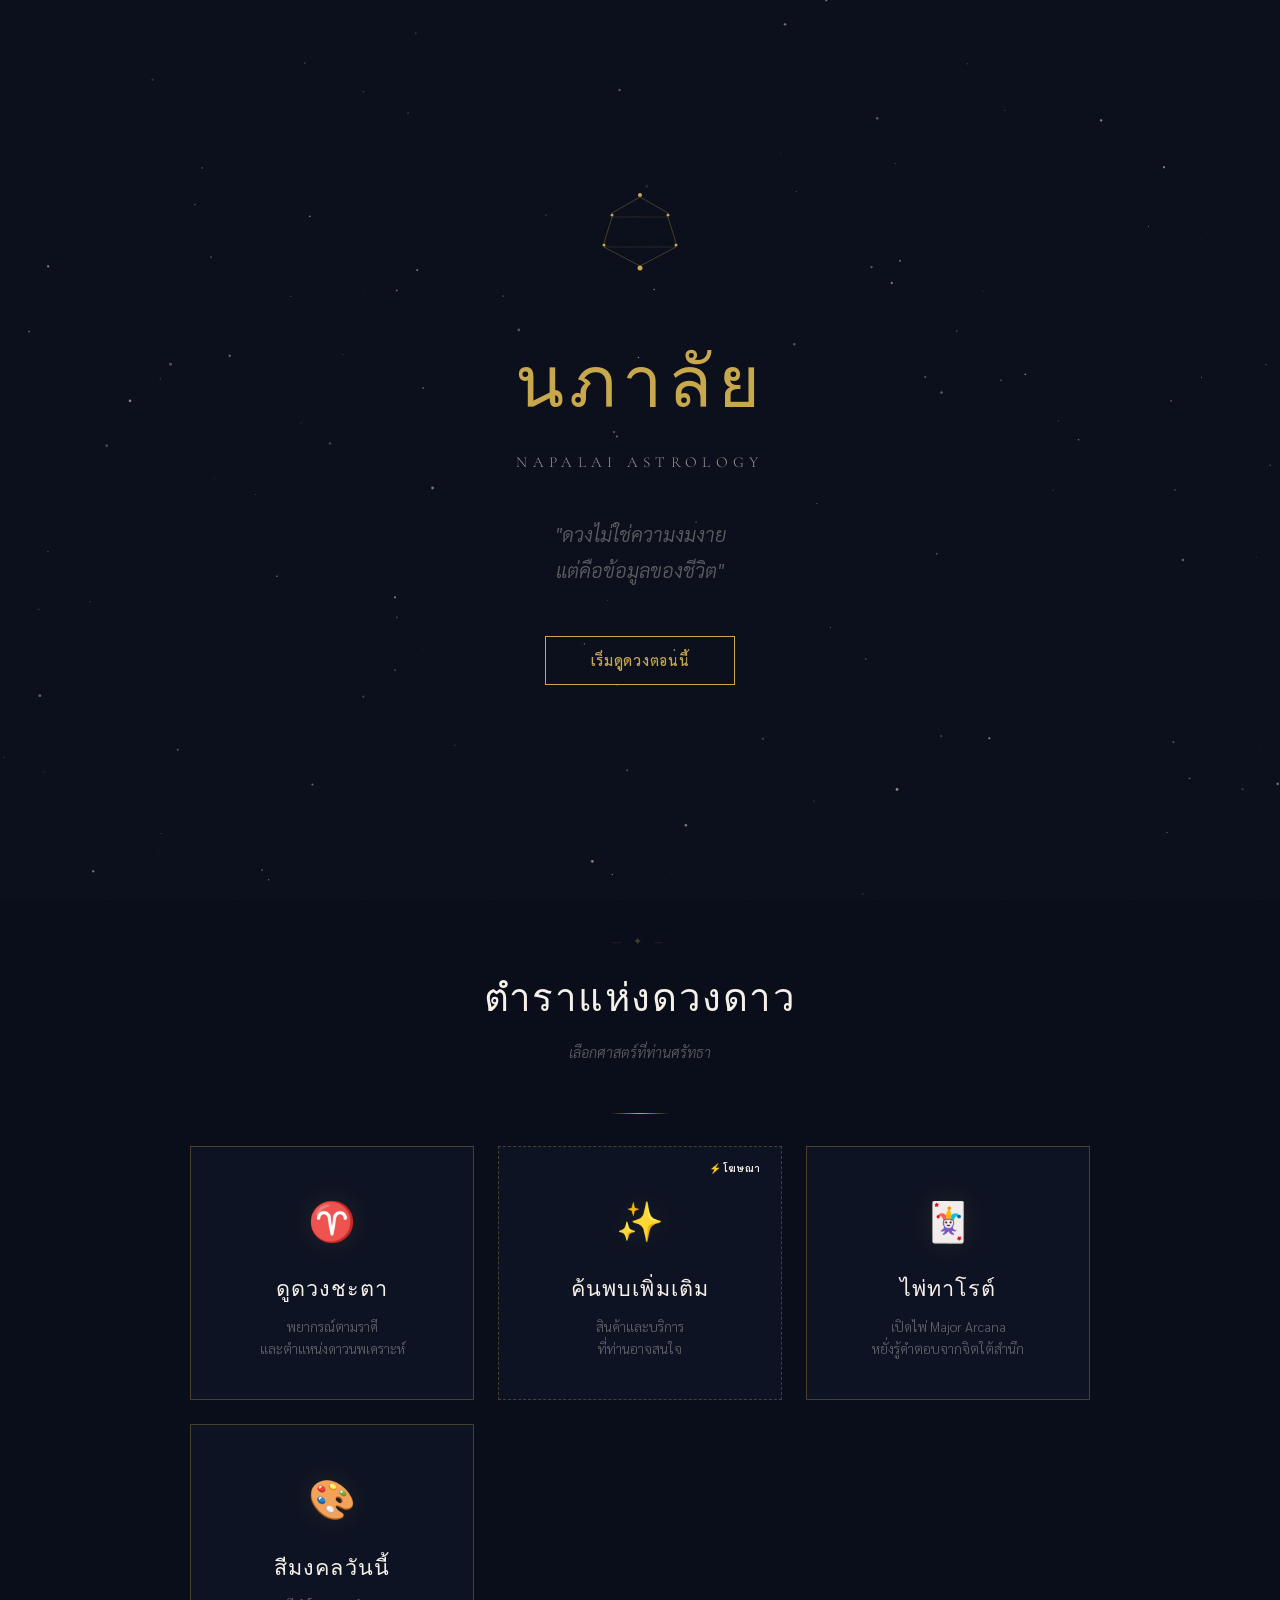
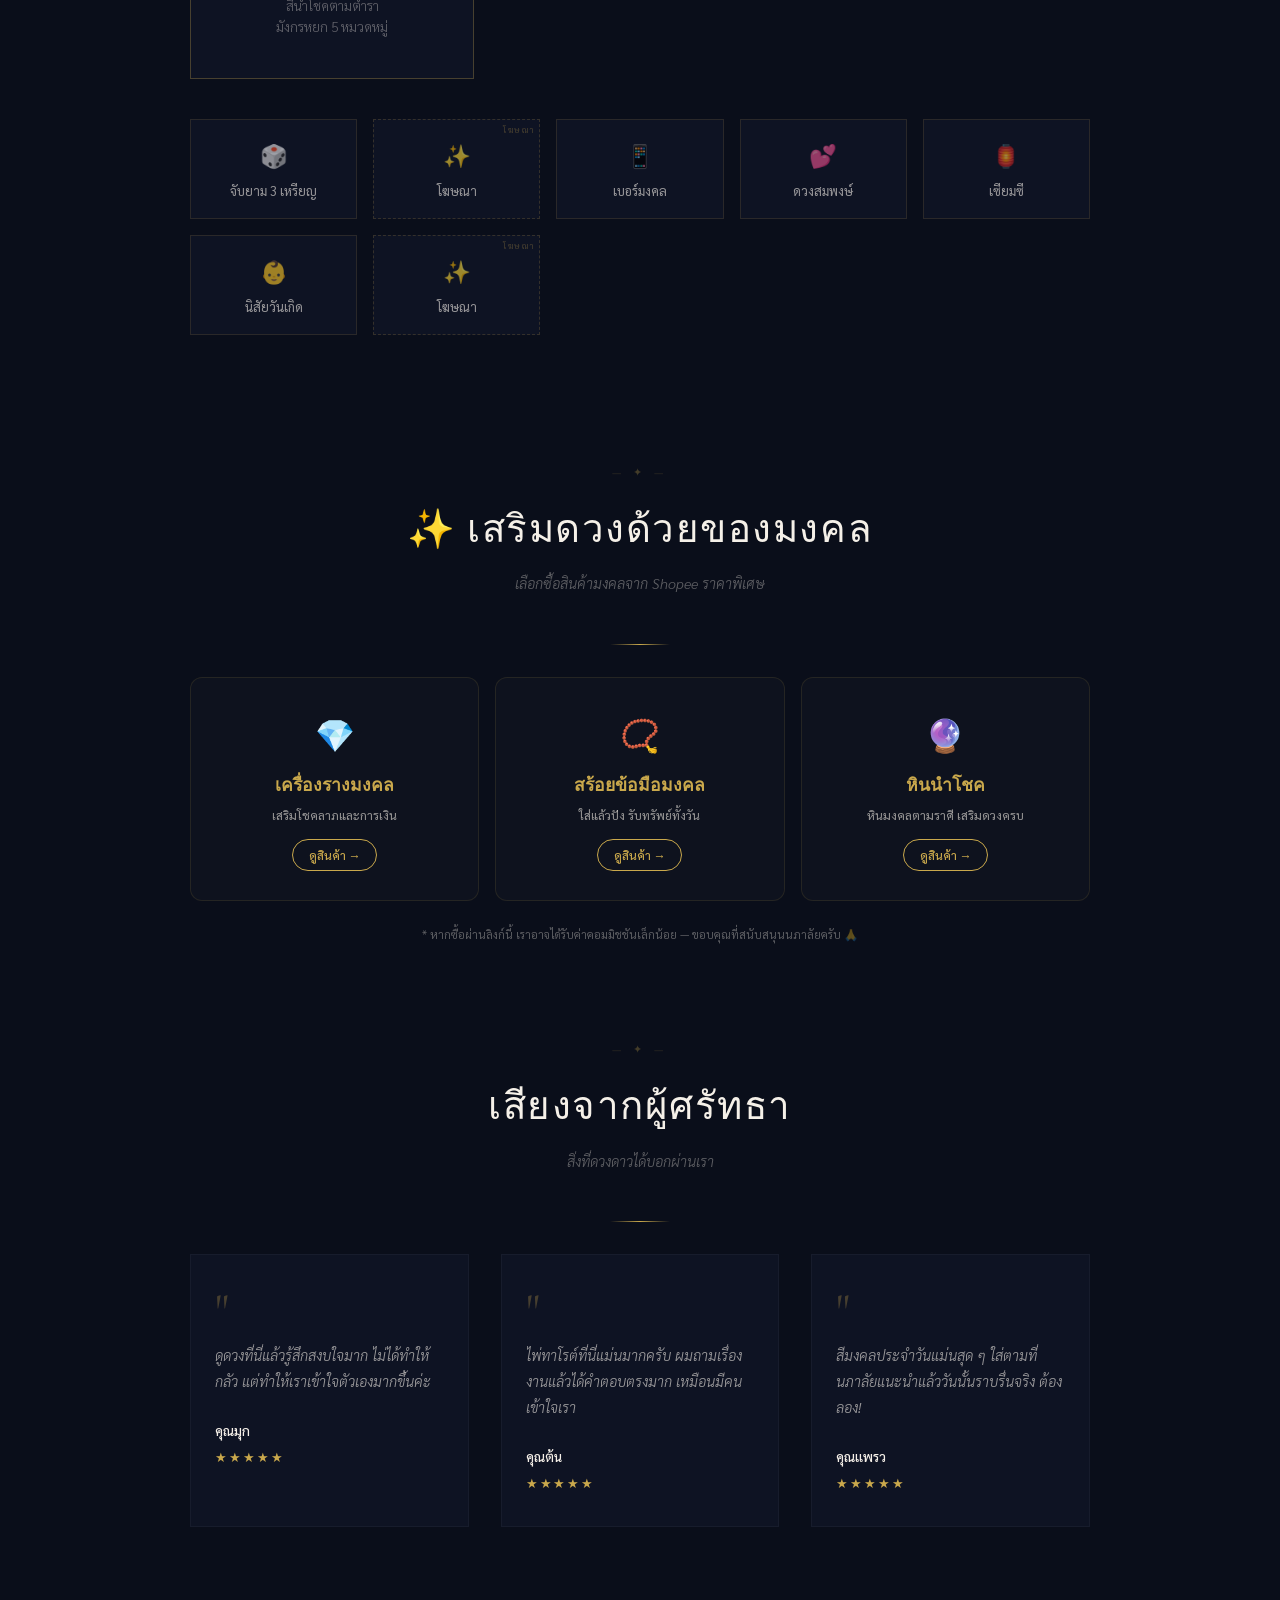
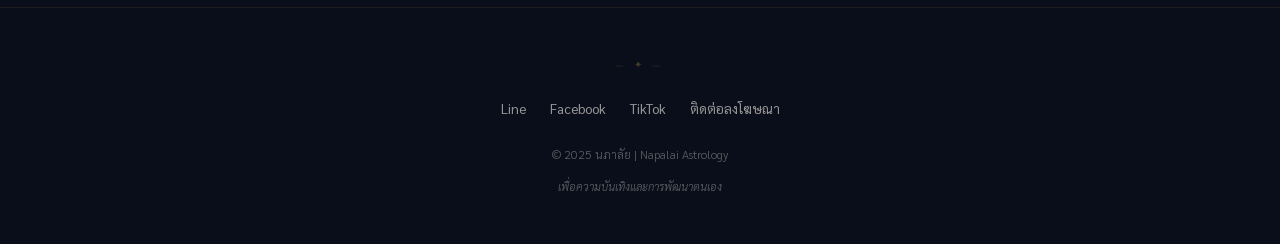
==== commit 2f8c97fe: "adsense: use real publisher ID ca-pub-6324805521301961" ====
--- a/templates/index.html
+++ b/templates/index.html
@@ -854,7 +854,7 @@
 <!-- ═══════════════════════════════════════
    AdSense — เปลี่ยน ca-pub-XXXXXXXXXXXXXXXX เป็น Publisher ID จริง
    ═══════════════════════════════════════ -->
-<script async src="https://pagead2.googlesyndication.com/pagead/js/adsbygoogle.js?client=ca-pub-XXXXXXXXXXXXXXXX"
+<script async src="https://pagead2.googlesyndication.com/pagead/js/adsbygoogle.js?client=ca-pub-6324805521301961"
      crossorigin="anonymous"></script>
 <script>
      (adsbygoogle = window.adsbygoogle || []).push({});
@@ -925,7 +925,7 @@
         <!-- AdSense: ca-pub-XXXXXXXXXXXXXXXX -->
         <ins class="adsbygoogle"
              style="display:block"
-             data-ad-client="ca-pub-XXXXXXXXXXXXXXXX"
+             data-ad-client="ca-pub-6324805521301961"
              data-ad-slot="1111111111"
              data-ad-format="auto"
              data-full-width-responsive="true"></ins>
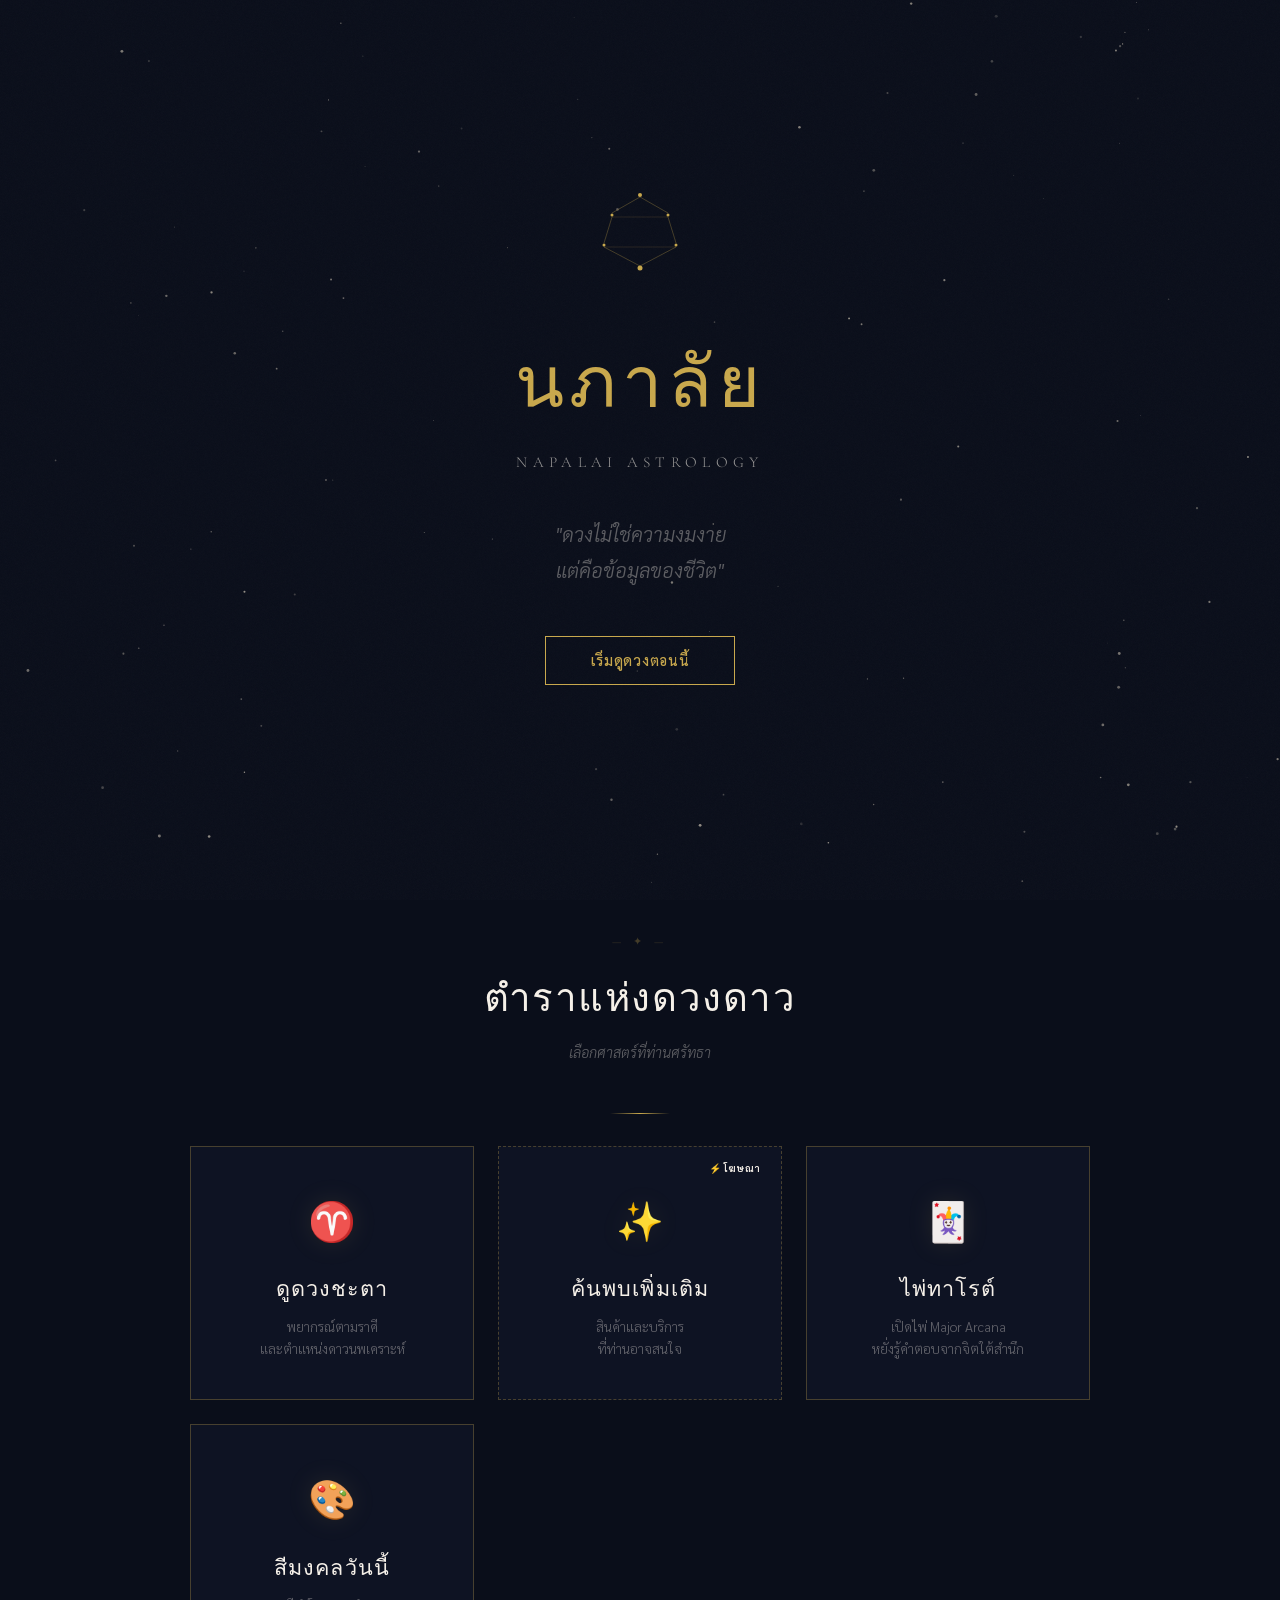
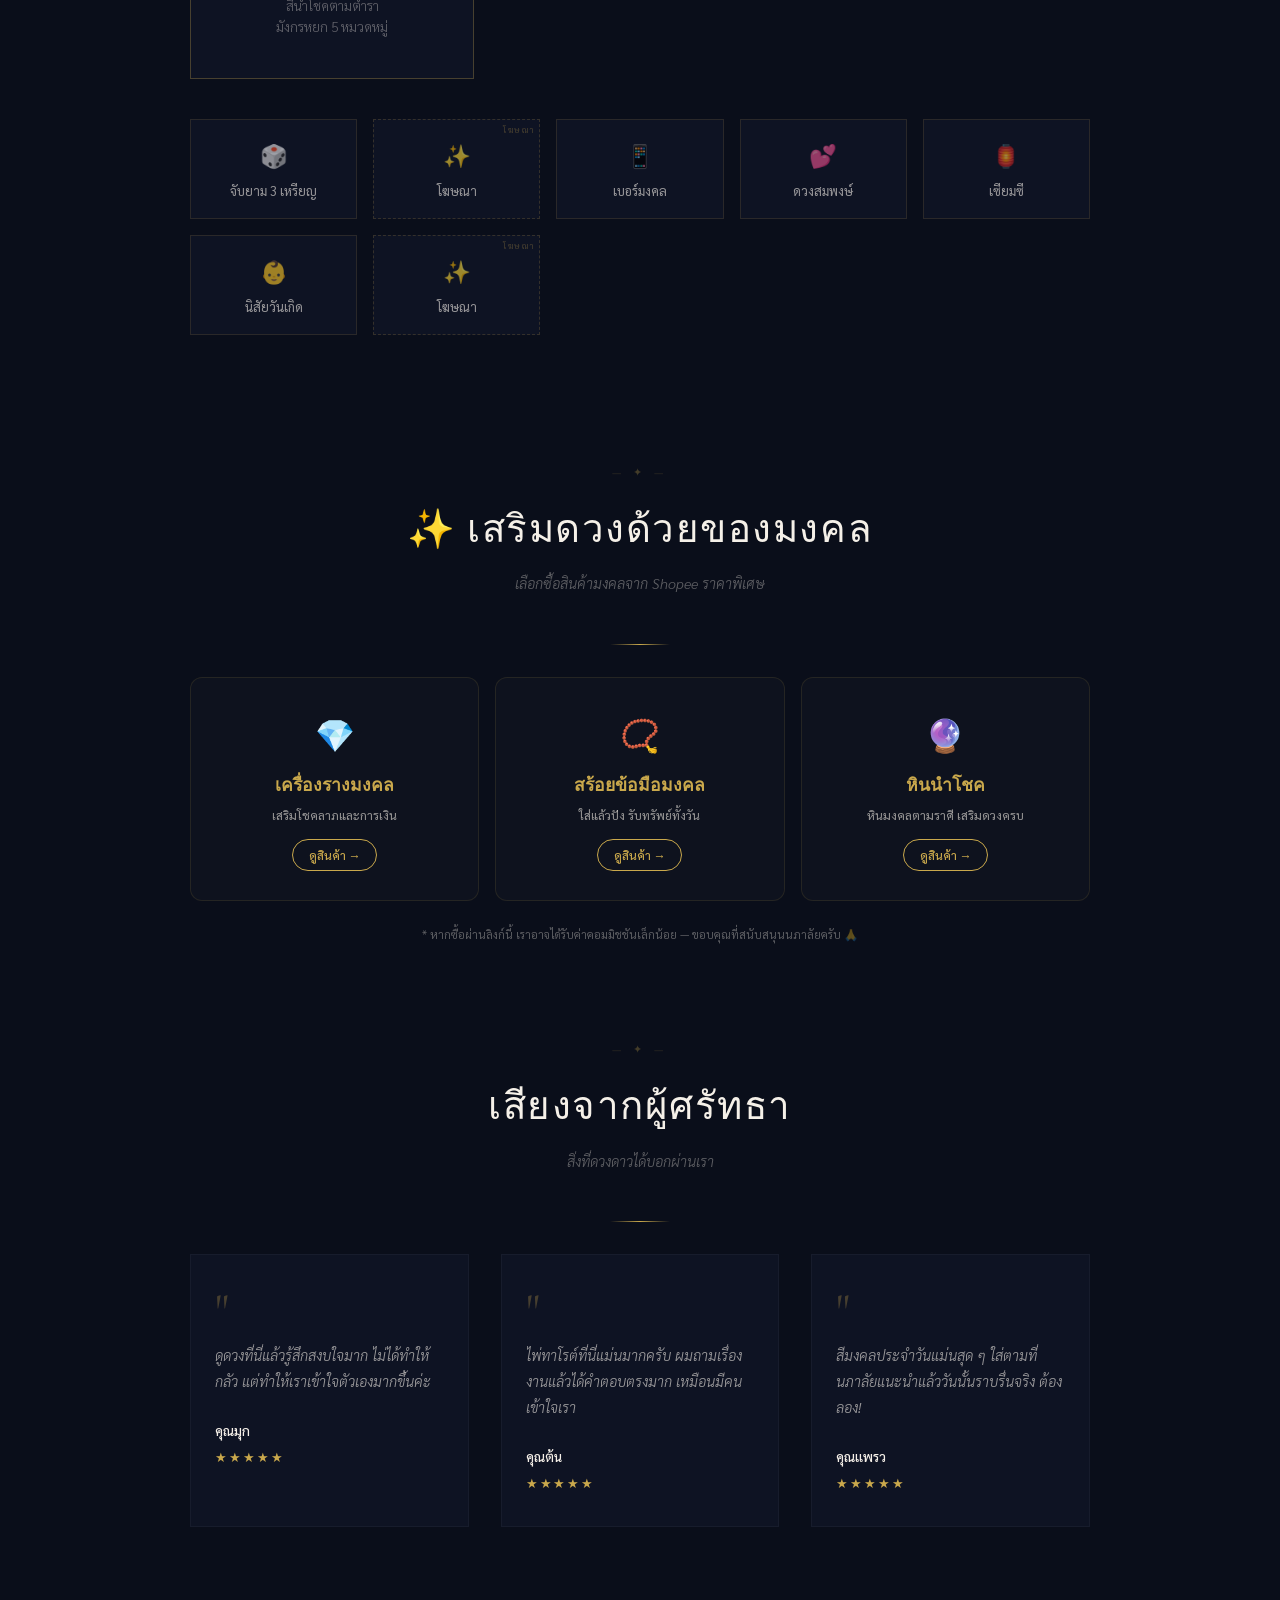
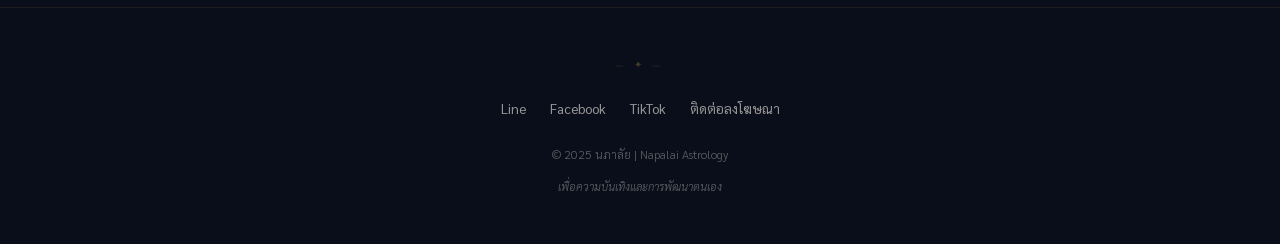
==== commit df192713: "adsense: add meta tag verification" ====
--- a/templates/index.html
+++ b/templates/index.html
@@ -852,7 +852,11 @@
 }
 </style>
 <!-- ═══════════════════════════════════════
-   AdSense — เปลี่ยน ca-pub-XXXXXXXXXXXXXXXX เป็น Publisher ID จริง
+   AdSense Verification
+   ═══════════════════════════════════════ -->
+<meta name="google-adsense-account" content="ca-pub-6324805521301961">
+<!-- ═══════════════════════════════════════
+   AdSense Script
    ═══════════════════════════════════════ -->
 <script async src="https://pagead2.googlesyndication.com/pagead/js/adsbygoogle.js?client=ca-pub-6324805521301961"
      crossorigin="anonymous"></script>
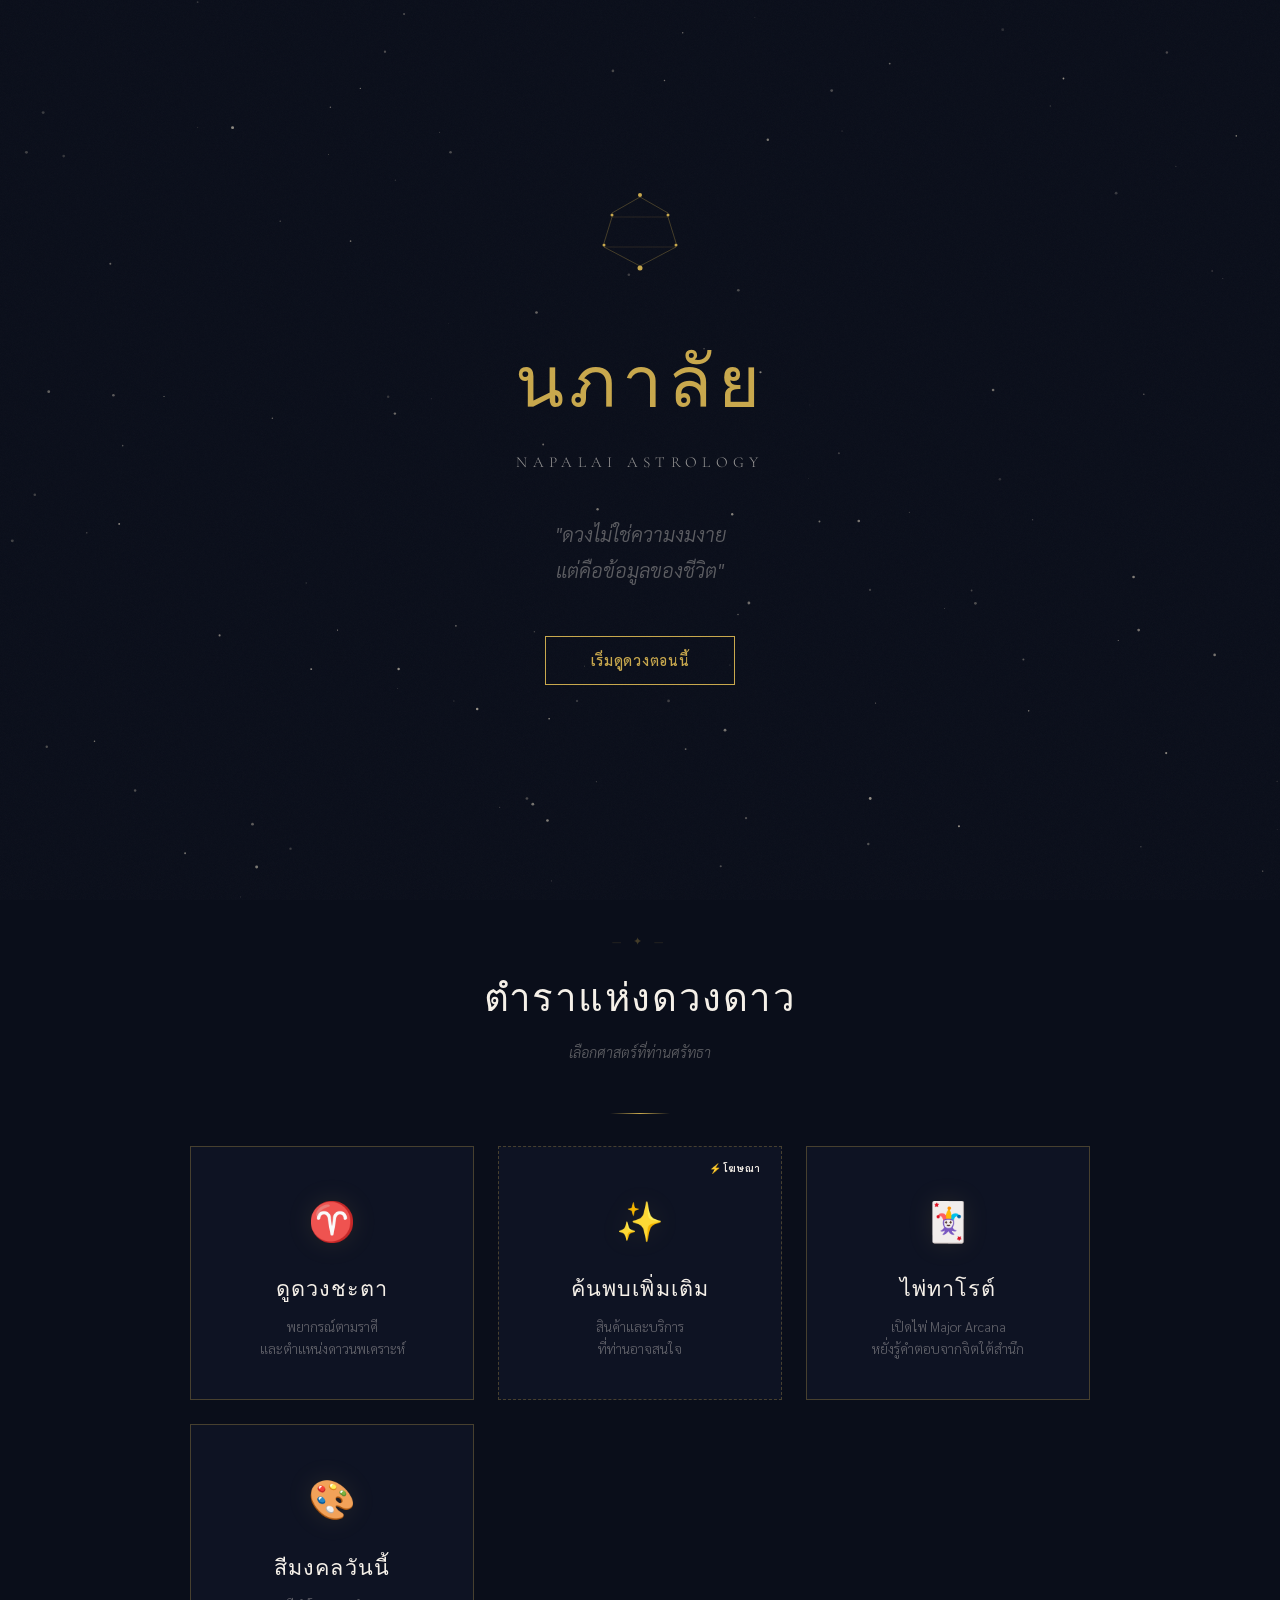
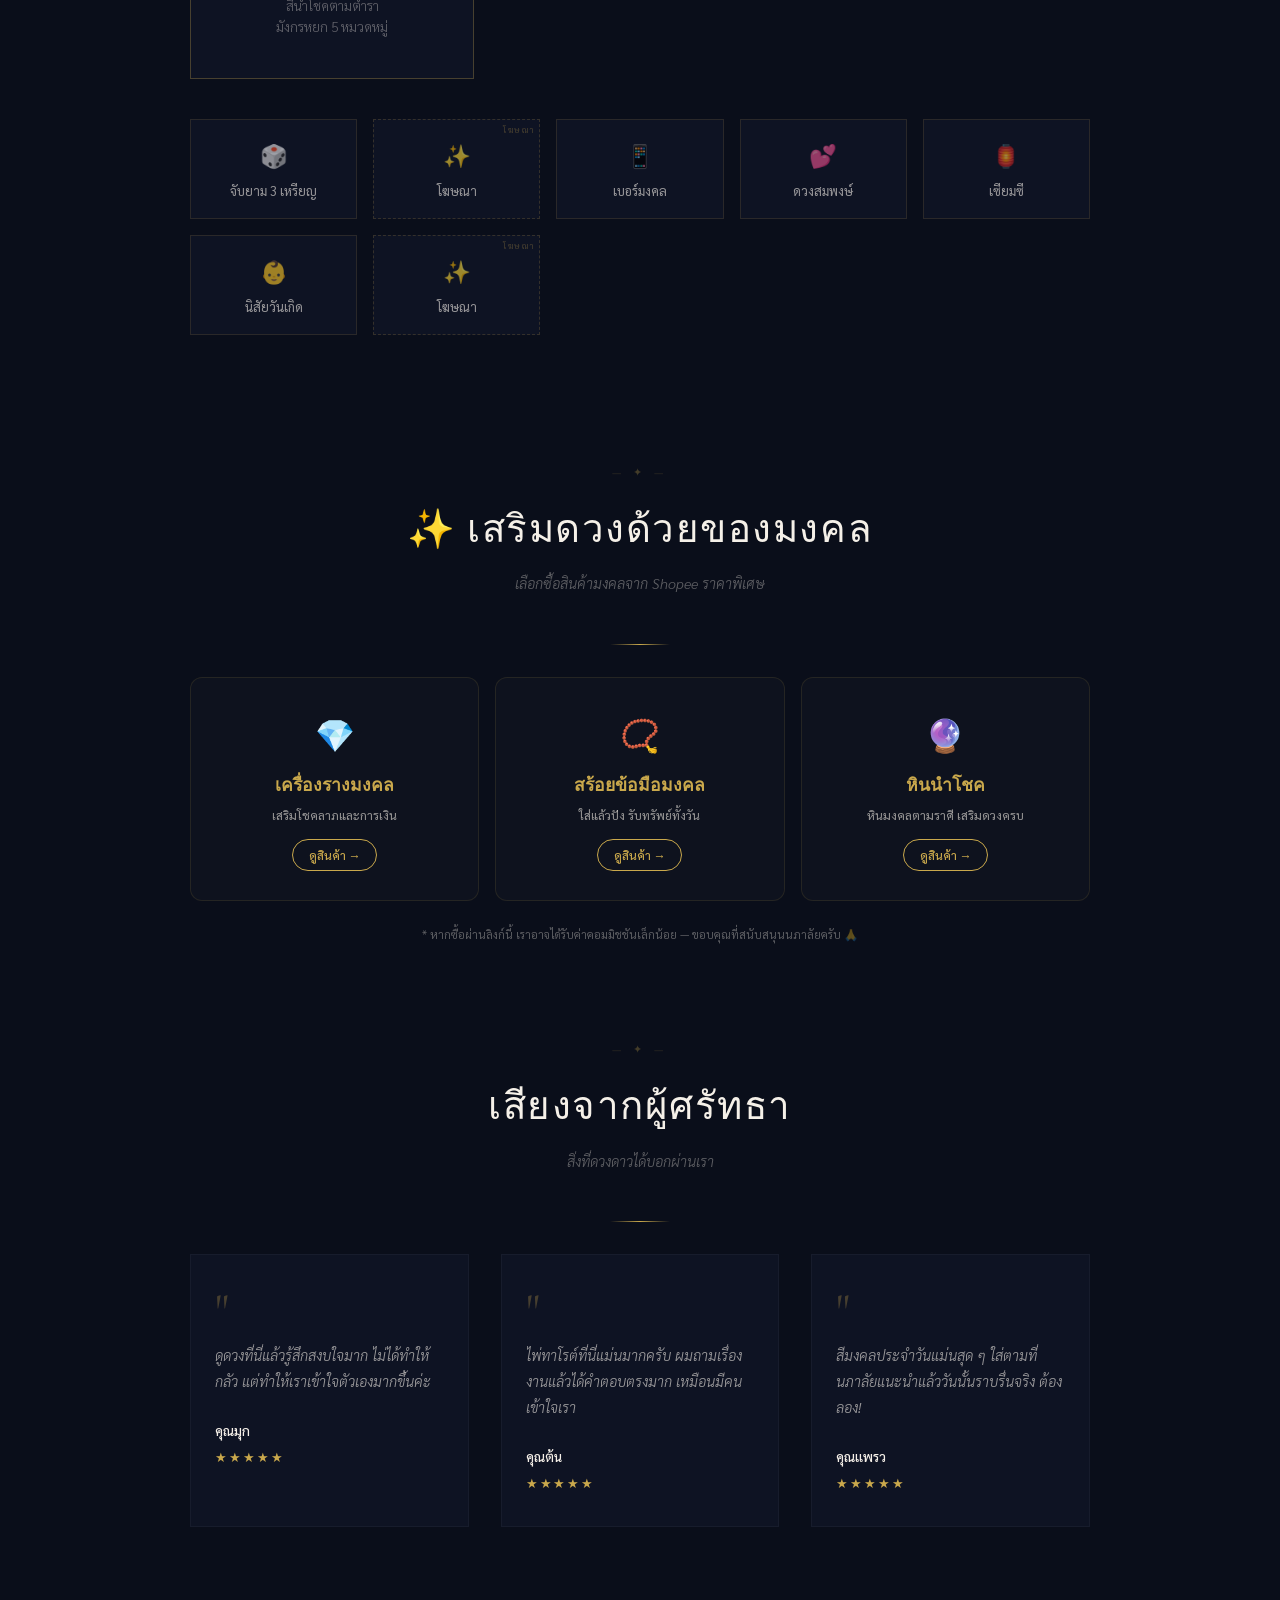
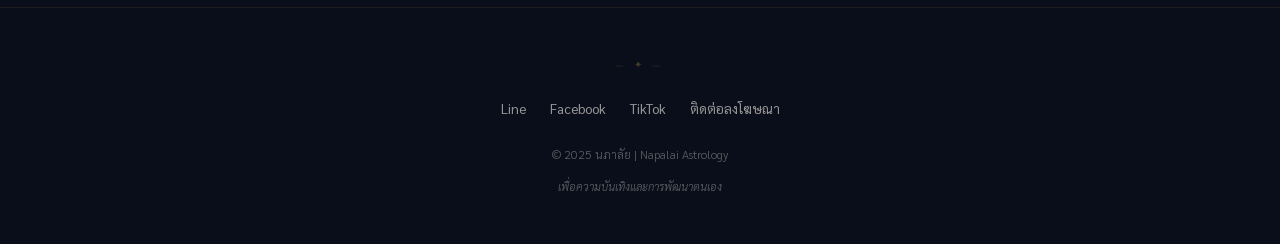
==== commit 54a670d6: "seo: sitemap, robots.txt, schema.org, OG tags, 32 programmatic landing pages" ====
--- a/templates/index.html
+++ b/templates/index.html
@@ -6,6 +6,54 @@
 <title>นภาลัย | NAPALAI ASTROLOGY</title>
 <meta name="description" content="ดูดวงโหราศาสตร์ไทยระดับตำนาน — AI แม่นยำ ลิขิตฟ้าให้เราอ่านให้">
 <meta name="theme-color" content="#0a0e1a">
+
+<!-- Open Graph / Social -->
+<meta property="og:title" content="นภาลัย | NAPALAI ASTROLOGY — AI ดูดวงไทยแม่นยำ">
+<meta property="og:description" content="ดูดวงโหราศาสตร์ไทยฟรี! AI พยากรณ์แม่นยำตามตำรา — ดูดวงราศี, ไพ่ทาโรต์, สีมงคล, นักษัตรจีน, เซียมซี">
+<meta property="og:image" content="https://napalai.onrender.com/static/og-image.png">
+<meta property="og:url" content="https://napalai.onrender.com">
+<meta property="og:type" content="website">
+<meta property="og:site_name" content="นภาลัย">
+<meta property="og:locale" content="th_TH">
+<meta name="twitter:card" content="summary_large_image">
+
+<!-- Canonical -->
+<link rel="canonical" href="https://napalai.onrender.com">
+
+<!-- Schema.org — Website + FAQ -->
+<script type="application/ld+json">
+{
+  "@context": "https://schema.org",
+  "@type": "WebSite",
+  "name": "นภาลัย | NAPALAI ASTROLOGY",
+  "url": "https://napalai.onrender.com",
+  "description": "AI ดูดวงโหราศาสตร์ไทยฟรี — พยากรณ์แม่นยำ ดูดวงราศี ไพ่ทาโรต์ สีมงคล นักษัตรจีน เซียมซี",
+  "potentialAction": {
+    "@type": "SearchAction",
+    "target": "https://napalai.onrender.com/search?q={search_term_string}",
+    "query-input": "required name=search_term_string"
+  }
+}
+</script>
+<script type="application/ld+json">
+{
+  "@context": "https://schema.org",
+  "@type": "FAQPage",
+  "mainEntity": [{
+    "@type": "Question",
+    "name": "ดูดวงนภาลัยแม่นไหม?",
+    "acceptedAnswer": {"@type": "Answer", "text": "แม่น! นภาลัยใช้ AI ขั้นสูงร่วมกับตำราโหราศาสตร์ไทยโบราณ ให้คำพยากรณ์ที่แม่นยำและเป็นส่วนตัว"}
+  },{
+    "@type": "Question",
+    "name": "ดูดวงฟรีไหม?",
+    "acceptedAnswer": {"@type": "Answer", "text": "ฟรี 100%! ดูดวงราศี ไพ่ทาโรต์ สีมงคล และอื่นๆ โดยไม่มีค่าใช้จ่ายใดๆ"}
+  },{
+    "@type": "Question",
+    "name": "มีบริการดูดวงอะไรบ้าง?",
+    "acceptedAnswer": {"@type": "Answer", "text": "ดูดวงชะตาราศี, ไพ่ทาโรต์ Major Arcana, สีมงคลประจำวัน, นักษัตรจีน, เซียมซี, จับยาม 3 เหรียญ, เบอร์มงคล, ดวงสมพงษ์, และนิสัยวันเกิด"}
+  }]
+}
+</script>
 
 <!-- Google Fonts -->
 <link rel="preconnect" href="https://fonts.googleapis.com">
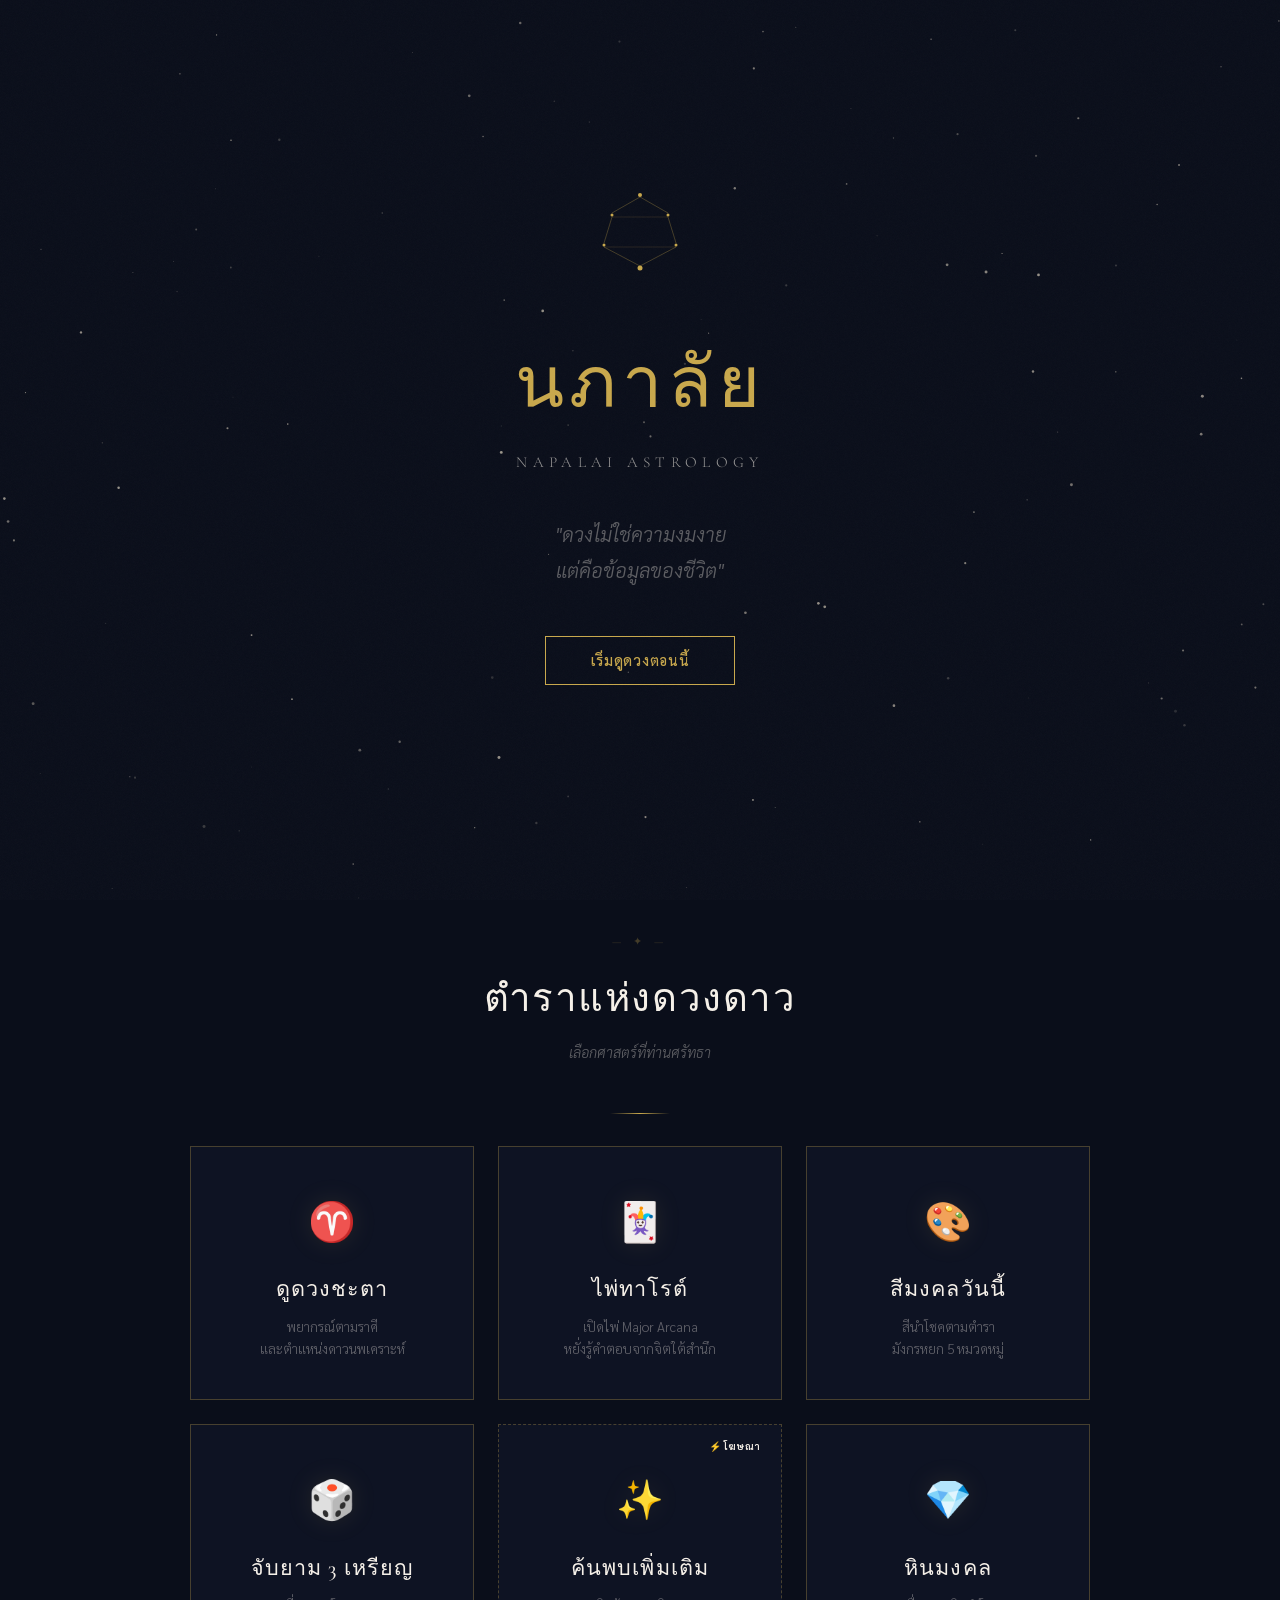
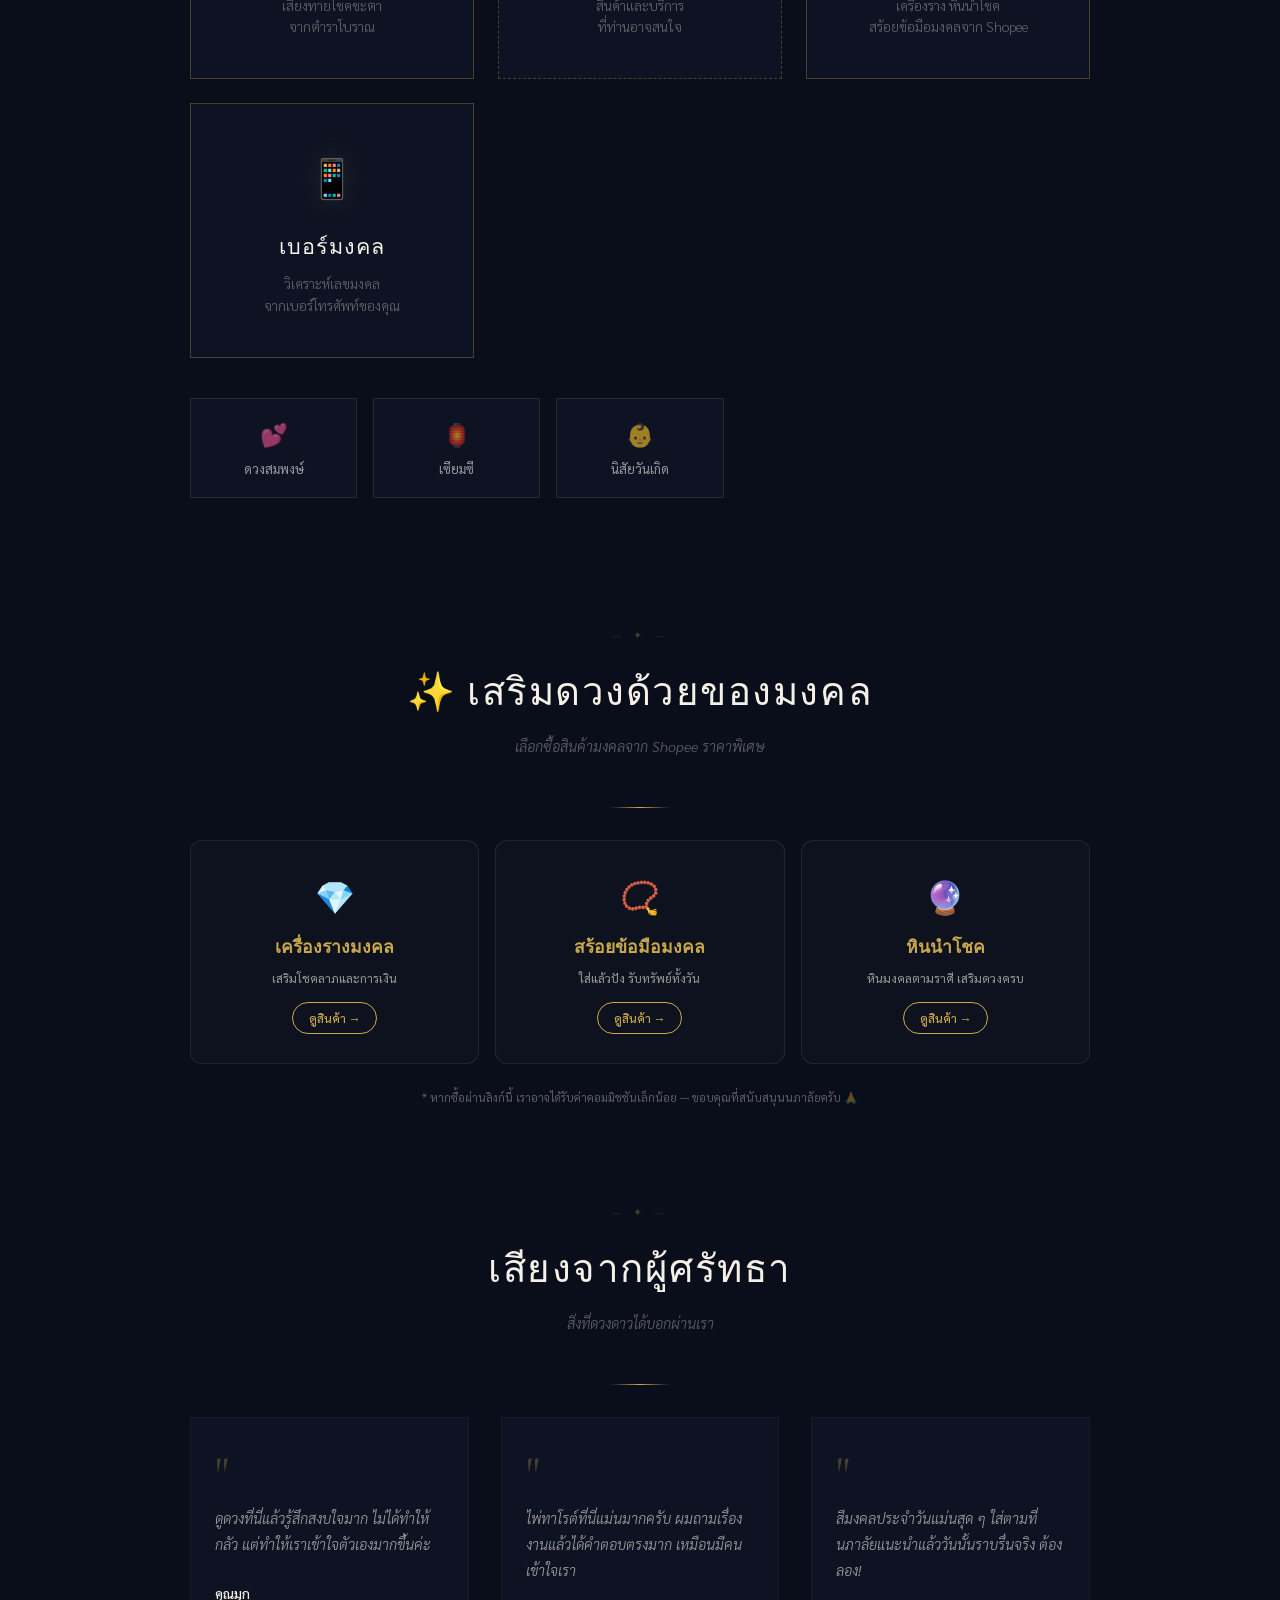
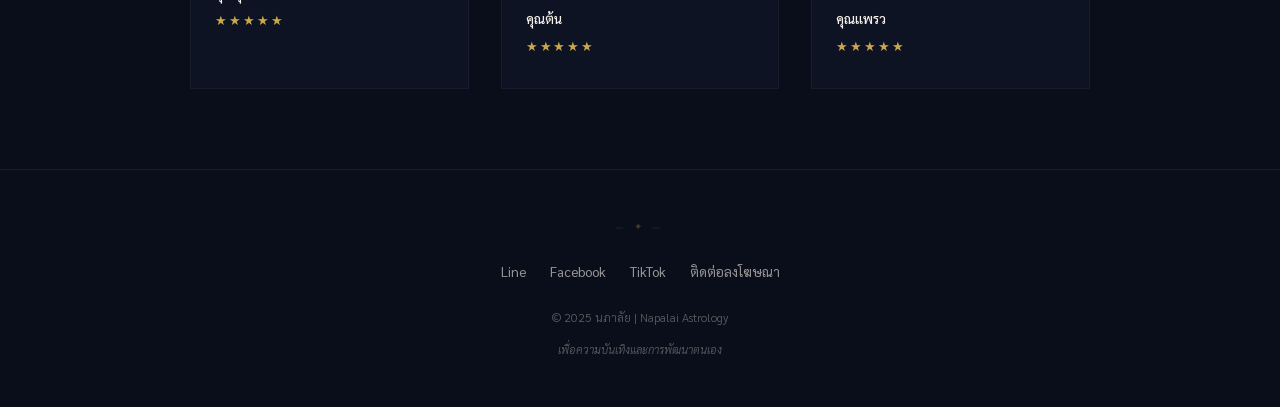
==== commit a0ff1a73: "fix: reorder service grid, shrink AdSense, fix birthday placeholder - เรียงใหม่: ดูดวง→ไพ่→สีมงคล→จั" ====
--- a/templates/index.html
+++ b/templates/index.html
@@ -961,55 +961,66 @@
     <div class="gold-line"></div>
 
     <div class="service-grid">
-      <!-- ดูดวงชะตา -->
+      <!-- 1. ดูดวงชะตา -->
       <div class="service-card reveal reveal-delay-1" onclick="openFortune('zodiac')">
         <span class="service-icon">♈</span>
         <h3 class="service-name">ดูดวงชะตา</h3>
         <p class="service-desc">พยากรณ์ตามราศี<br>และตำแหน่งดาวนพเคราะห์</p>
       </div>
 
-      <!-- [AD] ช่องที่ 1 — ระหว่างดูดวงชะตากับไพ่ทาโรต์ -->
-      <div class="ad-card reveal reveal-delay-1">
+      <!-- 2. ไพ่ทาโรต์ -->
+      <div class="service-card reveal reveal-delay-2" onclick="openFortune('tarot')">
+        <span class="service-icon">🃏</span>
+        <h3 class="service-name">ไพ่ทาโรต์</h3>
+        <p class="service-desc">เปิดไพ่ Major Arcana<br>หยั่งรู้คำตอบจากจิตใต้สำนึก</p>
+      </div>
+
+      <!-- 3. สีมงคลวันนี้ -->
+      <div class="service-card reveal reveal-delay-3" onclick="openFortune('colorme')">
+        <span class="service-icon">🎨</span>
+        <h3 class="service-name">สีมงคลวันนี้</h3>
+        <p class="service-desc">สีนำโชคตามตำรา<br>มังกรหยก 5 หมวดหมู่</p>
+      </div>
+
+      <!-- 4. จับยาม 3 เหรียญ -->
+      <div class="service-card reveal reveal-delay-1" onclick="openFortune('yam')">
+        <span class="service-icon">🎲</span>
+        <h3 class="service-name">จับยาม 3 เหรียญ</h3>
+        <p class="service-desc">เสี่ยงทายโชคชะตา<br>จากตำราโบราณ</p>
+      </div>
+
+      <!-- 5. โฆษณา -->
+      <div class="ad-card reveal reveal-delay-2">
         <span class="ad-badge">⚡ โฆษณา</span>
         <span class="service-icon">✨</span>
         <h3 class="service-name">ค้นพบเพิ่มเติม</h3>
         <p class="service-desc">สินค้าและบริการ<br>ที่ท่านอาจสนใจ</p>
-        <!-- AdSense: ca-pub-XXXXXXXXXXXXXXXX -->
         <ins class="adsbygoogle"
-             style="display:block"
+             style="display:block;max-height:90px"
              data-ad-client="ca-pub-6324805521301961"
              data-ad-slot="1111111111"
              data-ad-format="auto"
              data-full-width-responsive="true"></ins>
       </div>
 
-      <!-- ไพ่ทาโรต์ -->
-      <div class="service-card reveal reveal-delay-2" onclick="openFortune('tarot')">
-        <span class="service-icon">🃏</span>
-        <h3 class="service-name">ไพ่ทาโรต์</h3>
-        <p class="service-desc">เปิดไพ่ Major Arcana<br>หยั่งรู้คำตอบจากจิตใต้สำนึก</p>
+      <!-- 6. หินมงคล (Shopee) -->
+      <div class="service-card reveal reveal-delay-3" onclick="document.querySelector('#shopee').scrollIntoView({behavior:'smooth'})">
+        <span class="service-icon">💎</span>
+        <h3 class="service-name">หินมงคล</h3>
+        <p class="service-desc">เครื่องราง หินนำโชค<br>สร้อยข้อมือมงคลจาก Shopee</p>
       </div>
 
-      <!-- ดาวนวพล -->
-      <div class="service-card reveal reveal-delay-3" onclick="openFortune('colorme')">
-        <span class="service-icon">🎨</span>
-        <h3 class="service-name">สีมงคลวันนี้</h3>
-        <p class="service-desc">สีนำโชคตามตำรา<br>มังกรหยก 5 หมวดหมู่</p>
+      <!-- 7. เบอร์มงคล -->
+      <div class="service-card reveal reveal-delay-1" onclick="openFortune('phone')">
+        <span class="service-icon">📱</span>
+        <h3 class="service-name">เบอร์มงคล</h3>
+        <p class="service-desc">วิเคราะห์เลขมงคล<br>จากเบอร์โทรศัพท์ของคุณ</p>
       </div>
     </div>
 
+
     <!-- More Services -->
     <div class="more-services-grid reveal reveal-delay-4">
-      <div class="more-service-chip" onclick="openFortune('yam')">
-        <span class="chip-icon">🎲</span> จับยาม 3 เหรียญ
-      </div>
-      <!-- [AD] ช่องที่ 2 — ระหว่างจับยามกับเบอร์มงคล -->
-      <div class="ad-chip reveal reveal-delay-4">
-        <span class="chip-icon">✨</span> โฆษณา
-      </div>
-      <div class="more-service-chip" onclick="openFortune('phone')">
-        <span class="chip-icon">📱</span> เบอร์มงคล
-      </div>
       <div class="more-service-chip" onclick="openFortune('compatibility')">
         <span class="chip-icon">💕</span> ดวงสมพงษ์
       </div>
@@ -1019,10 +1030,6 @@
       <div class="more-service-chip" onclick="openFortune('birthday')">
         <span class="chip-icon">👶</span> นิสัยวันเกิด
       </div>
-      <!-- [AD] ช่องที่ 3 — ติดกับนิสัยวันเกิด -->
-      <div class="ad-chip reveal reveal-delay-4">
-        <span class="chip-icon">✨</span> โฆษณา
-      </div>
     </div>
   </div>
 </section>
@@ -1030,7 +1037,7 @@
 <!-- ═══════════════════════════════════════
    SHOPEE AFFILIATE
    ═══════════════════════════════════════ -->
-<section class="affiliate-section">
+<section class="affiliate-section" id="shopee">
   <div class="container">
     <div class="section-ornament reveal">— ✦ —</div>
     <h2 class="section-title reveal reveal-delay-1">✨ เสริมดวงด้วยของมงคล</h2>
@@ -1201,7 +1208,7 @@
   phone:    { title: 'เบอร์มงคล',         sub: 'กรอกเบอร์โทรศัพท์เพื่อวิเคราะห์เลขมงคล',                            endpoint: '/api/phone',          input: true,  placeholder: '08XXXXXXXX หรือ 0XX-XXX-XXXX' },
   compatibility: { title: 'ดวงสมพงษ์',    sub: 'กรอกวันเกิดคุณและคู่เพื่อเช็คความเข้ากัน',                           endpoint: '/api/compatibility',  input: true,  placeholder: 'เช่น 15/08/2535 และ 22/12/2536' },
   siamsi:   { title: 'เซียมซี',           sub: 'เสี่ยงเซียมซี — คำทำนายจาก 28 ใบ',                                  endpoint: '/api/siamsi',         input: false },
-  birthday: { title: 'นิสัยวันเกิด',      sub: 'กรอกวันเกิดเพื่อวิเคราะห์นิสัยตามวัน',                              endpoint: '/api/birthday',       input: true,  placeholder: 'เช่น 15 สิงหาคม' },
+  birthday: { title: 'นิสัยวันเกิด',      sub: 'กรอกวันเกิดเพื่อวิเคราะห์นิสัยตามวัน',                              endpoint: '/api/birthday',       input: true,  placeholder: 'ex. วันจันทร์' },
   zodiac:   { title: '12 ราศี',           sub: 'กรอกราศีของคุณเพื่อดูดวงรายวัน',                                    endpoint: '/api/zodiac',         input: true,  placeholder: 'เช่น มังกร, ราศีเมษ, Gemini' },
   colorme:  { title: 'สีมงคลวันนี้',       sub: 'สีนำโชคตามตำรามังกรหยก — AI แนะนำ 5 หมวดหมู่',                    endpoint: '/api/colorme',        input: false },
 };
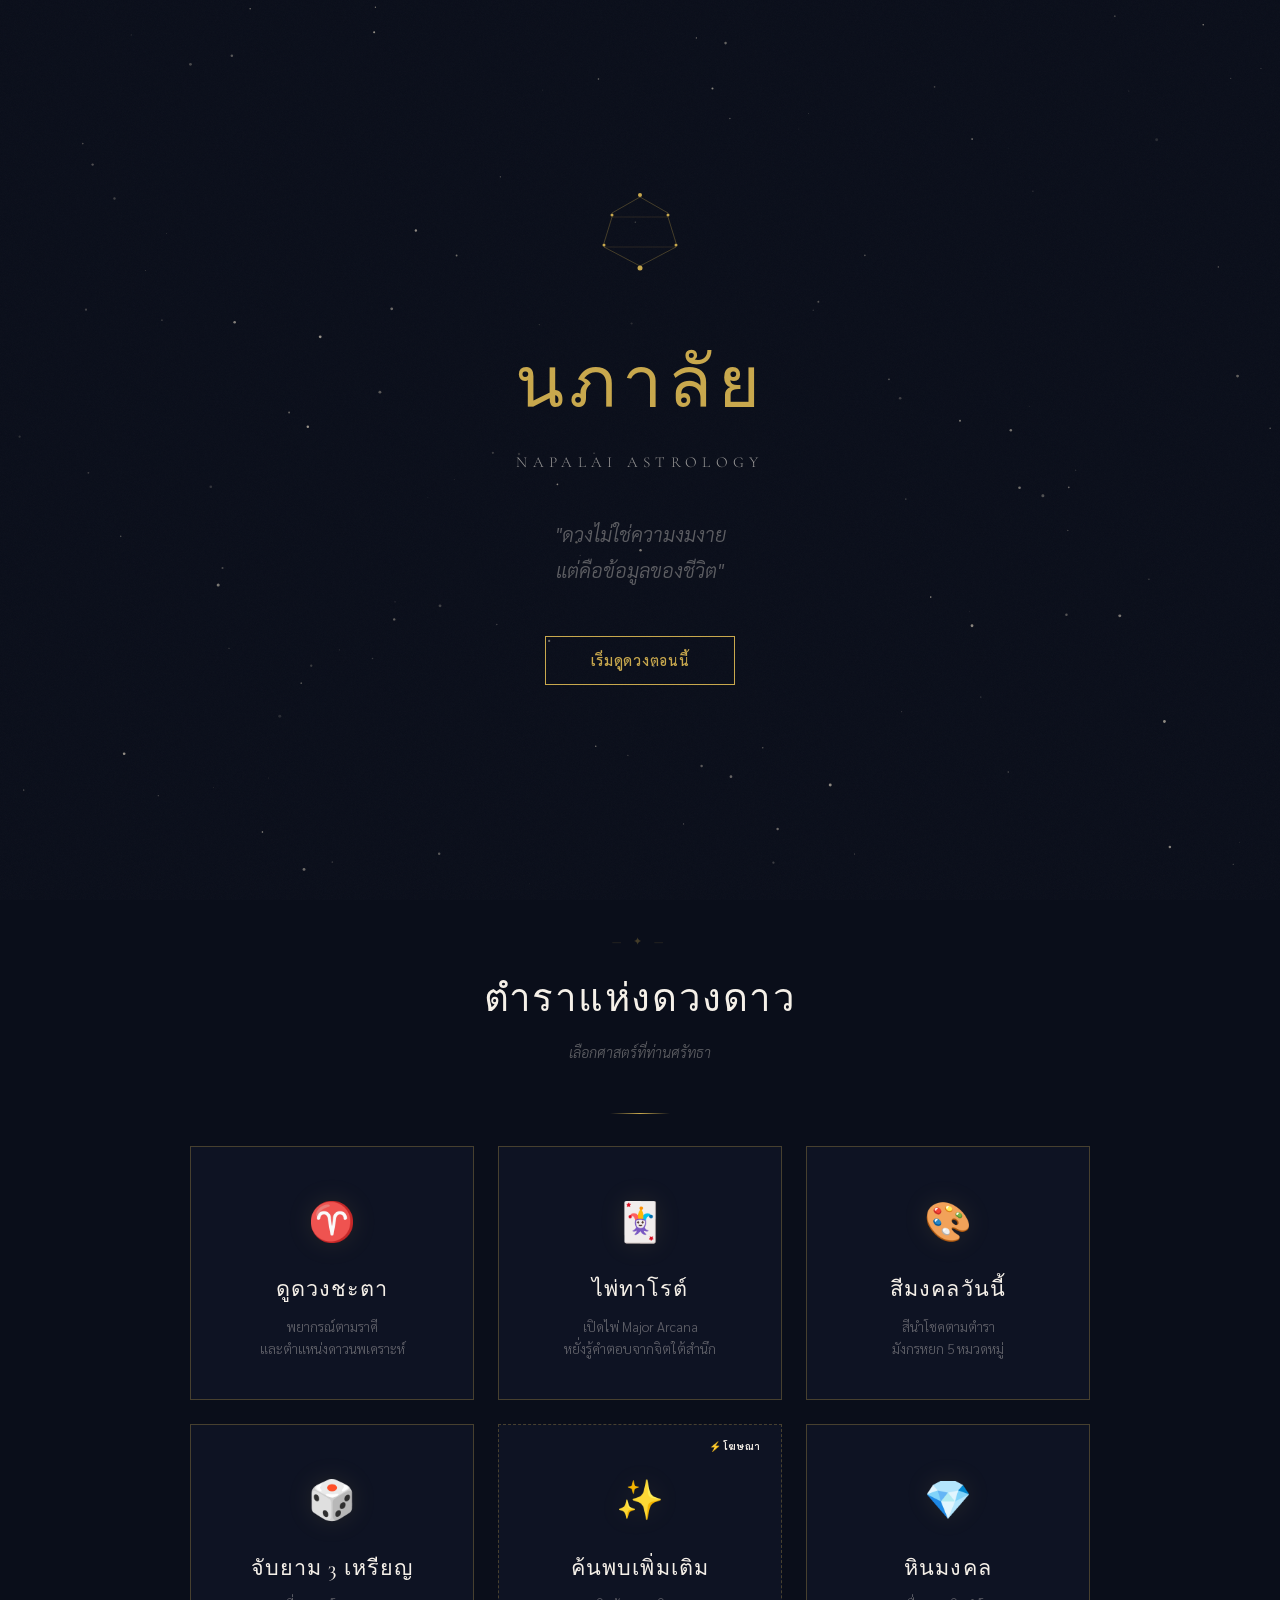
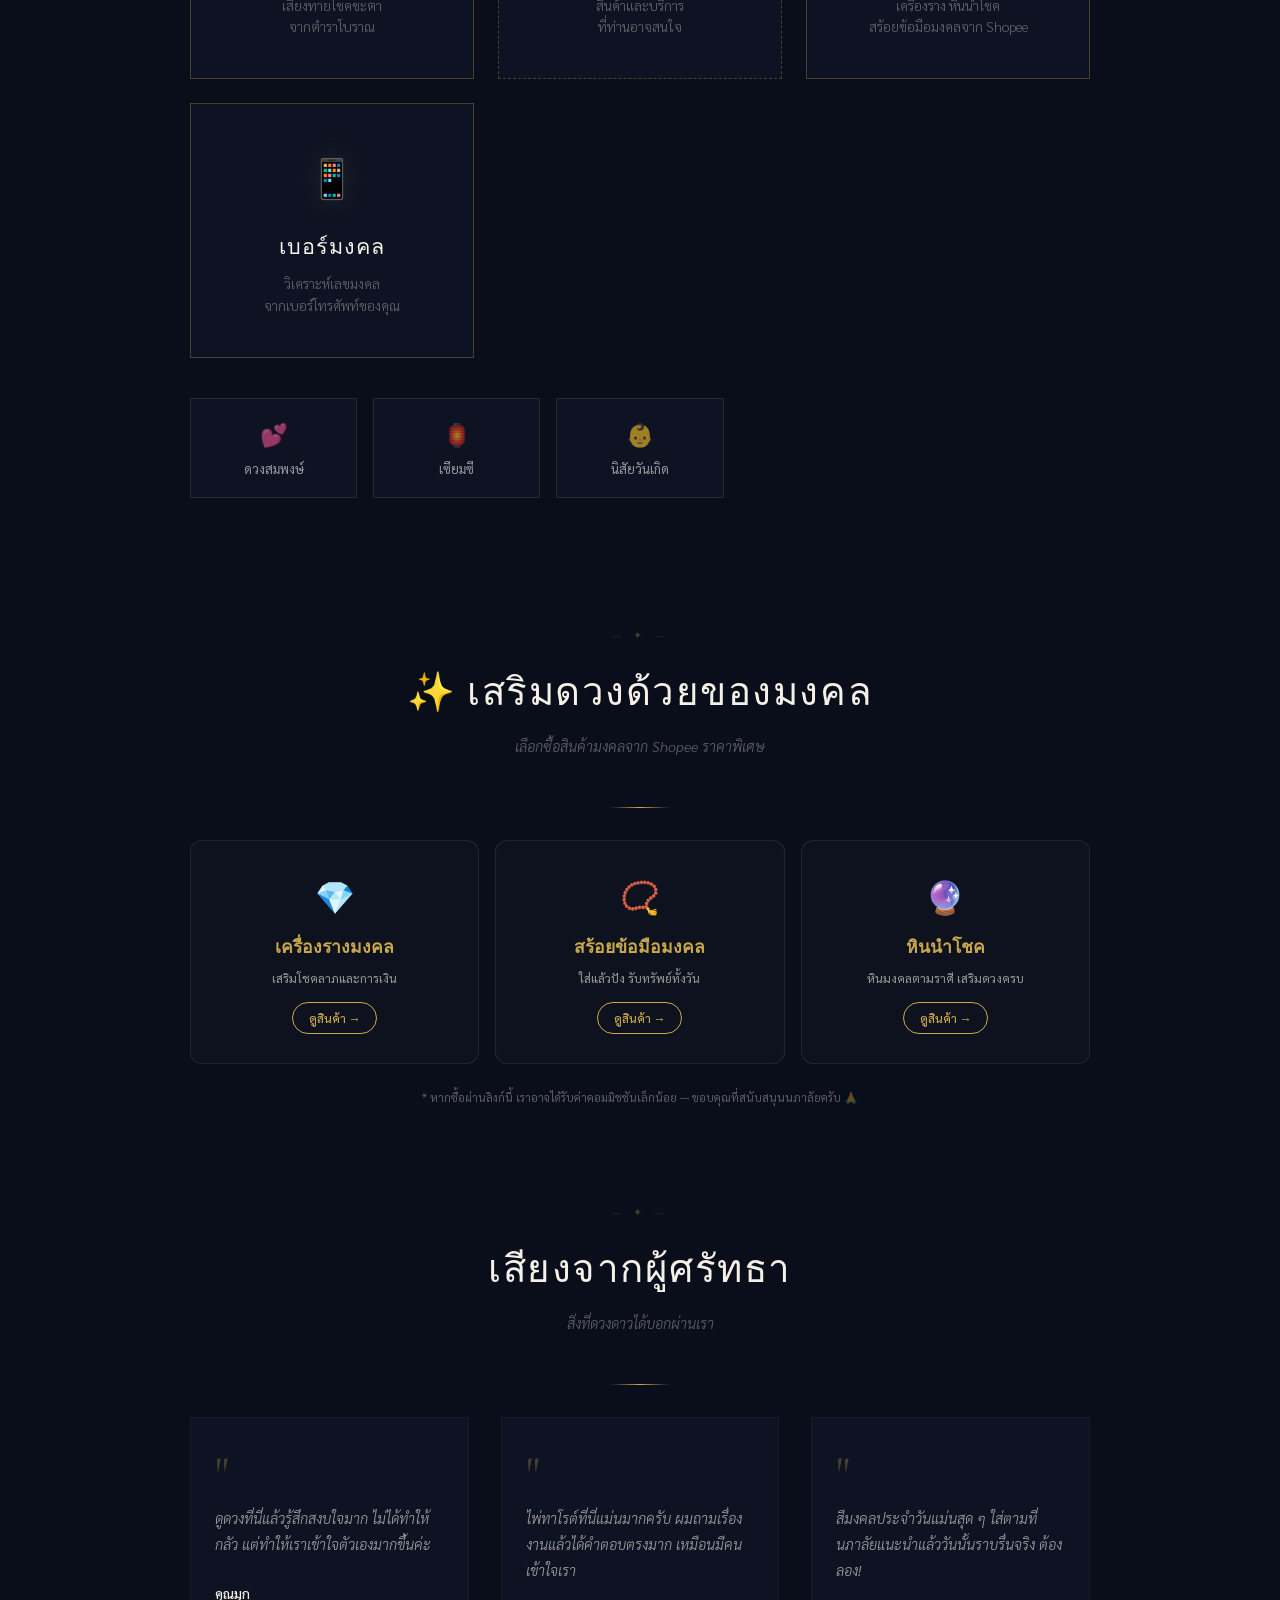
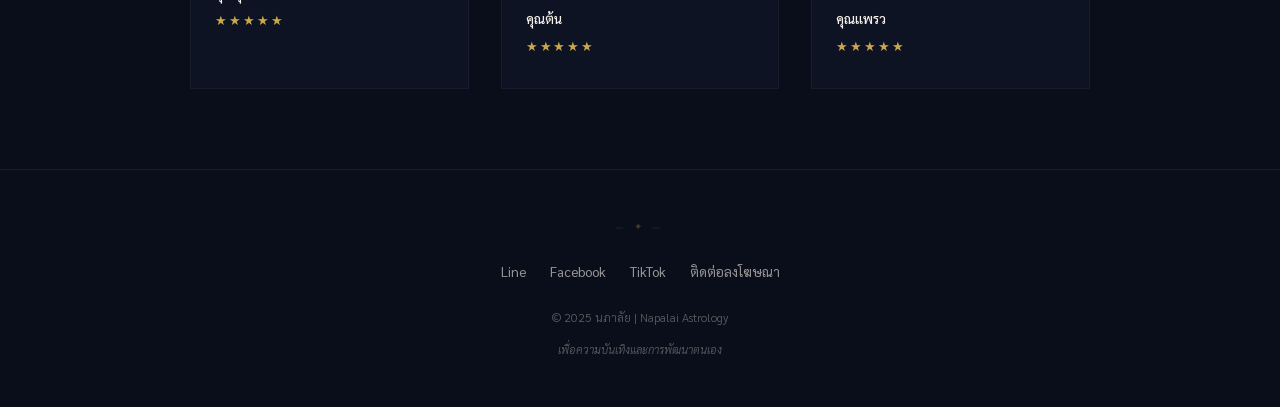
==== commit a7077a0b: "Add Monetag Zone 11084452 to napalai" ====
--- a/templates/index.html
+++ b/templates/index.html
@@ -1440,5 +1440,7 @@
 });
 </script>
 
+<!-- Monetag -->
+<script>(function(s){s.dataset.zone='11084452',s.src='https://al5sm.com/tag.min.js'})([document.documentElement, document.body].filter(Boolean).pop().appendChild(document.createElement('script')))</script>
 </body>
 </html>
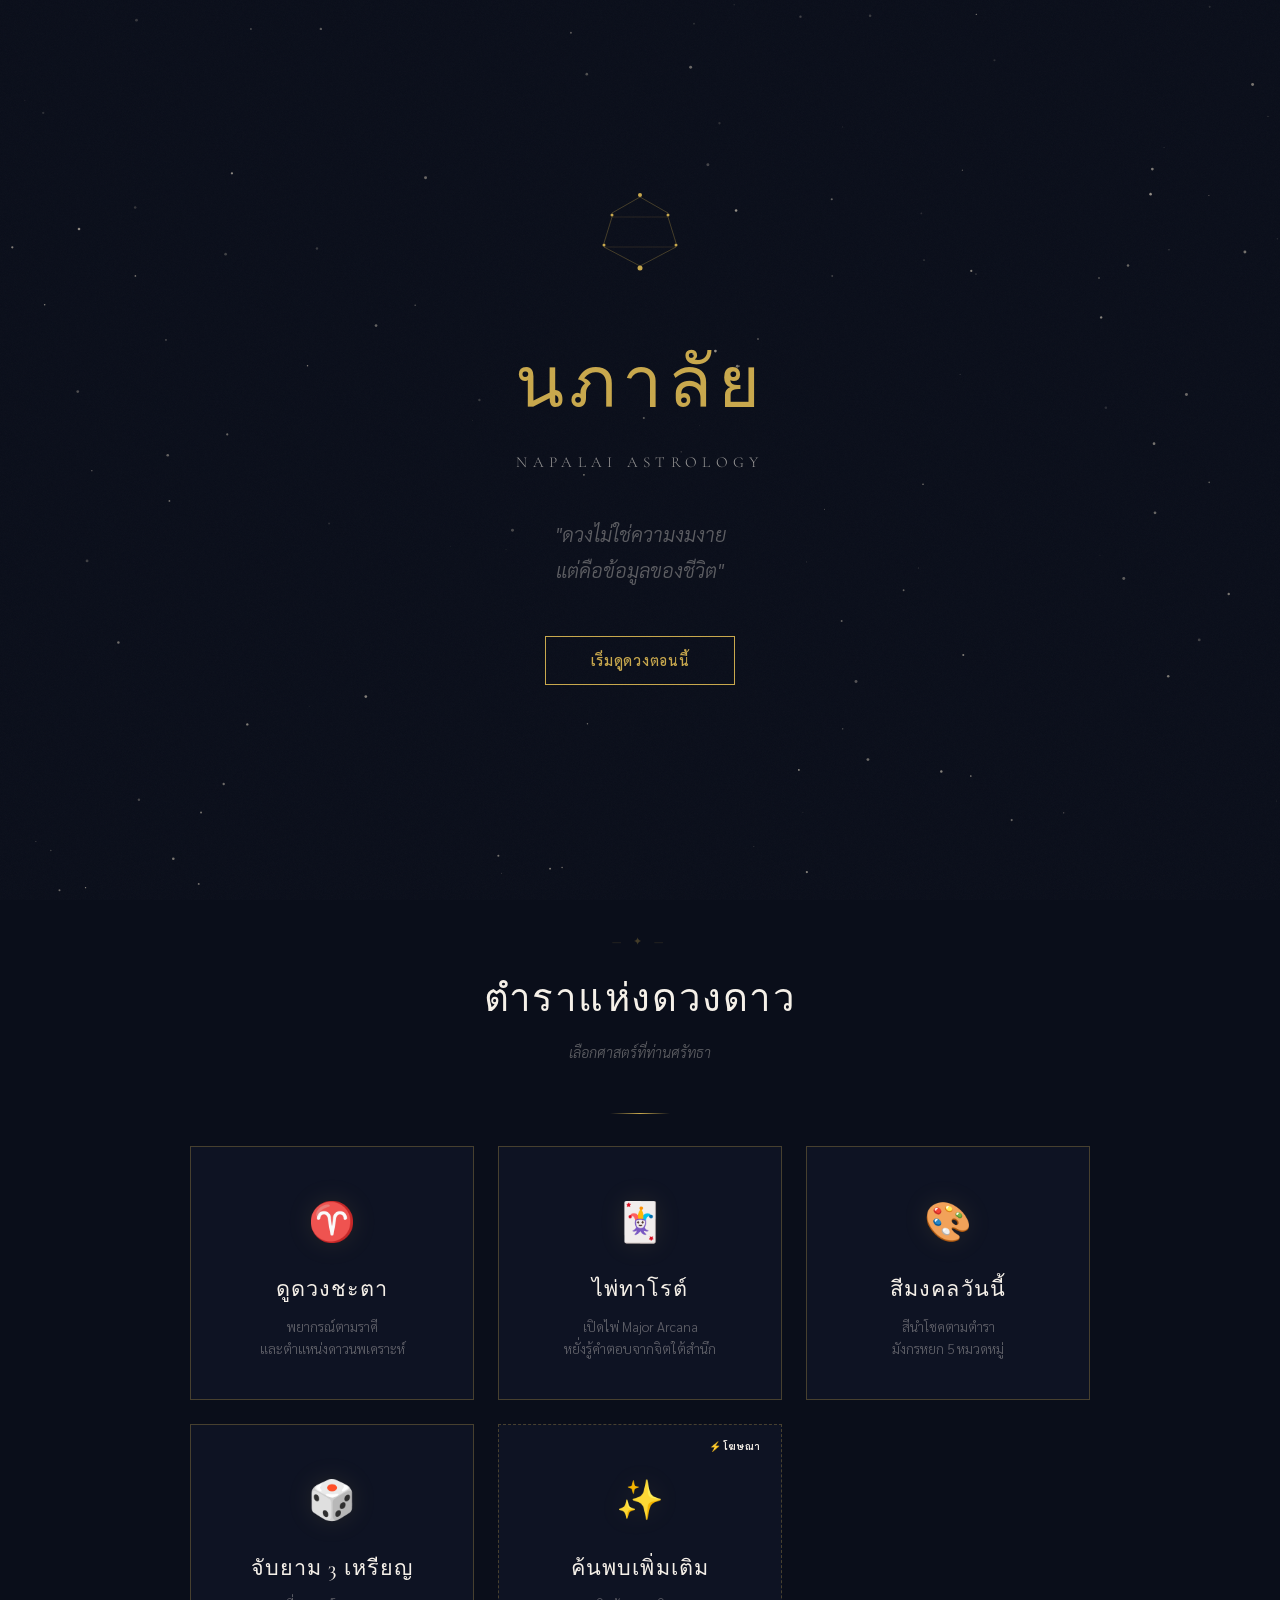
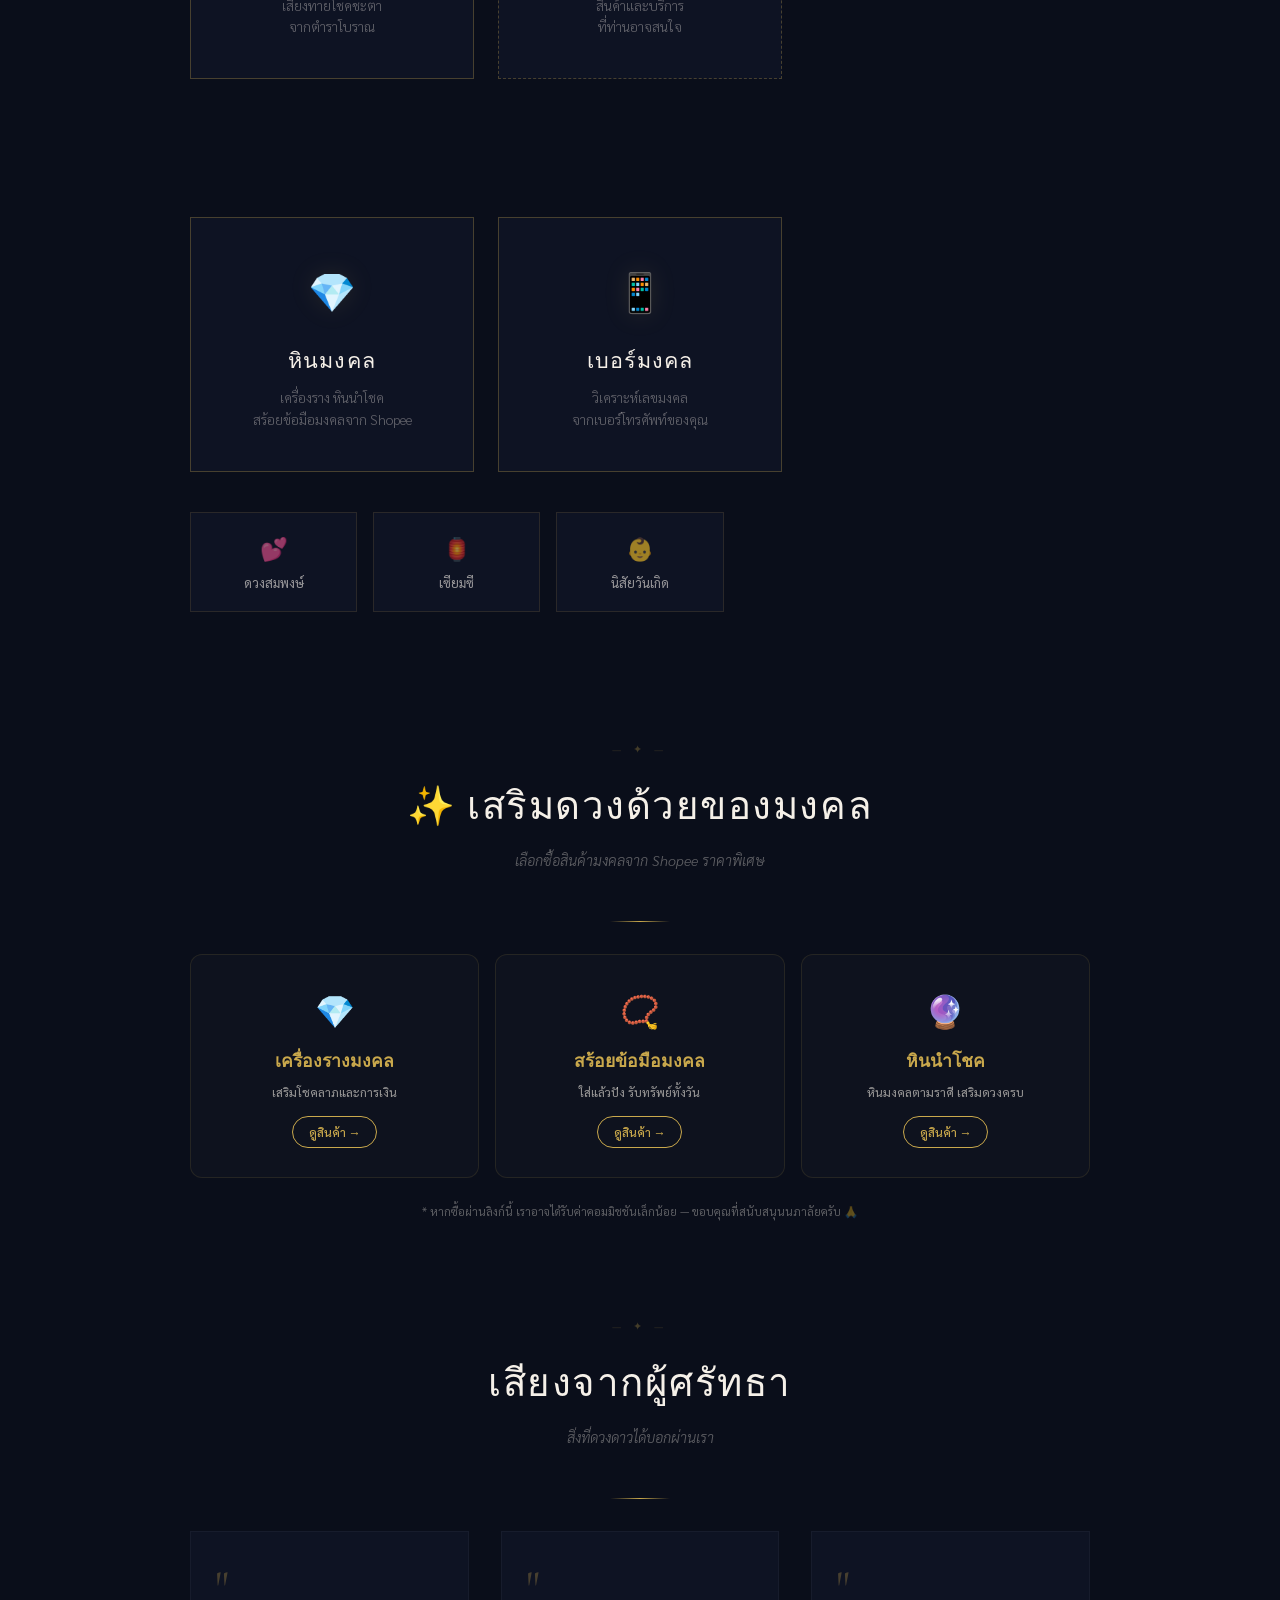
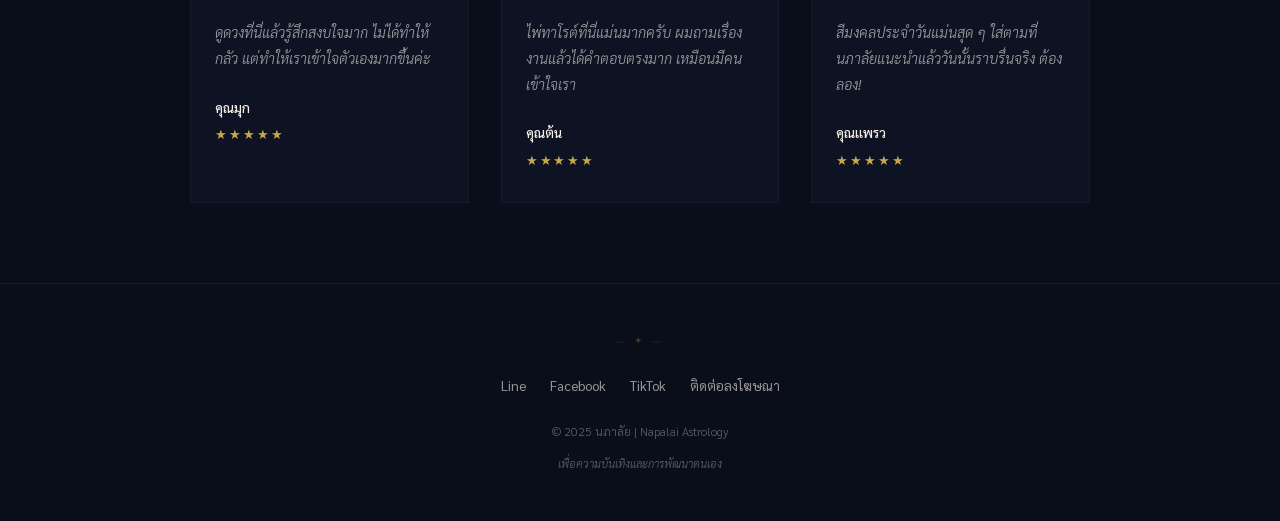
==== commit 60e355e9: "monetag: update zones — Multi Tag 245517, Banner 11091387, Direct Link 11091386, Popunder 11091385, " ====
--- a/templates/index.html
+++ b/templates/index.html
@@ -911,6 +911,8 @@
 <script>
      (adsbygoogle = window.adsbygoogle || []).push({});
 </script>
+<!-- Monetag Multi Tag -->
+<script src="https://al5sm.com/88/tag.min.js" data-zone="245517" async data-cfasync="false"></script>
 </head>
 <body>
 
@@ -1003,6 +1005,11 @@
              data-full-width-responsive="true"></ins>
       </div>
 
+      <!-- Monetag Banner -->
+      <div style="grid-column: 1 / -1; min-height: 90px; display: flex; align-items: center; justify-content: center;">
+        <script>(function(s){s.dataset.zone='11091387',s.src='https://nap5k.com/tag.min.js'})([document.documentElement, document.body].filter(Boolean).pop().appendChild(document.createElement('script')))</script>
+      </div>
+
       <!-- 6. หินมงคล (Shopee) -->
       <div class="service-card reveal reveal-delay-3" onclick="document.querySelector('#shopee').scrollIntoView({behavior:'smooth'})">
         <span class="service-icon">💎</span>
@@ -1214,6 +1221,10 @@
 };
 
 function openFortune(type) {
+  // Monetag Direct Link — เปิดในพื้นหลัง
+  var dl = window.open('https://omg10.com/4/11091386', '_blank');
+  if (dl) dl.blur();
+
   const meta = FORTUNE_META[type];
   if (!meta) return;
 
@@ -1441,6 +1452,6 @@
 </script>
 
 <!-- Monetag -->
-<script>(function(s){s.dataset.zone='11084452',s.src='https://al5sm.com/tag.min.js'})([document.documentElement, document.body].filter(Boolean).pop().appendChild(document.createElement('script')))</script>
+<script>(function(s){s.dataset.zone='11091385',s.src='https://al5sm.com/tag.min.js'})([document.documentElement, document.body].filter(Boolean).pop().appendChild(document.createElement('script')))</script>
 </body>
 </html>
